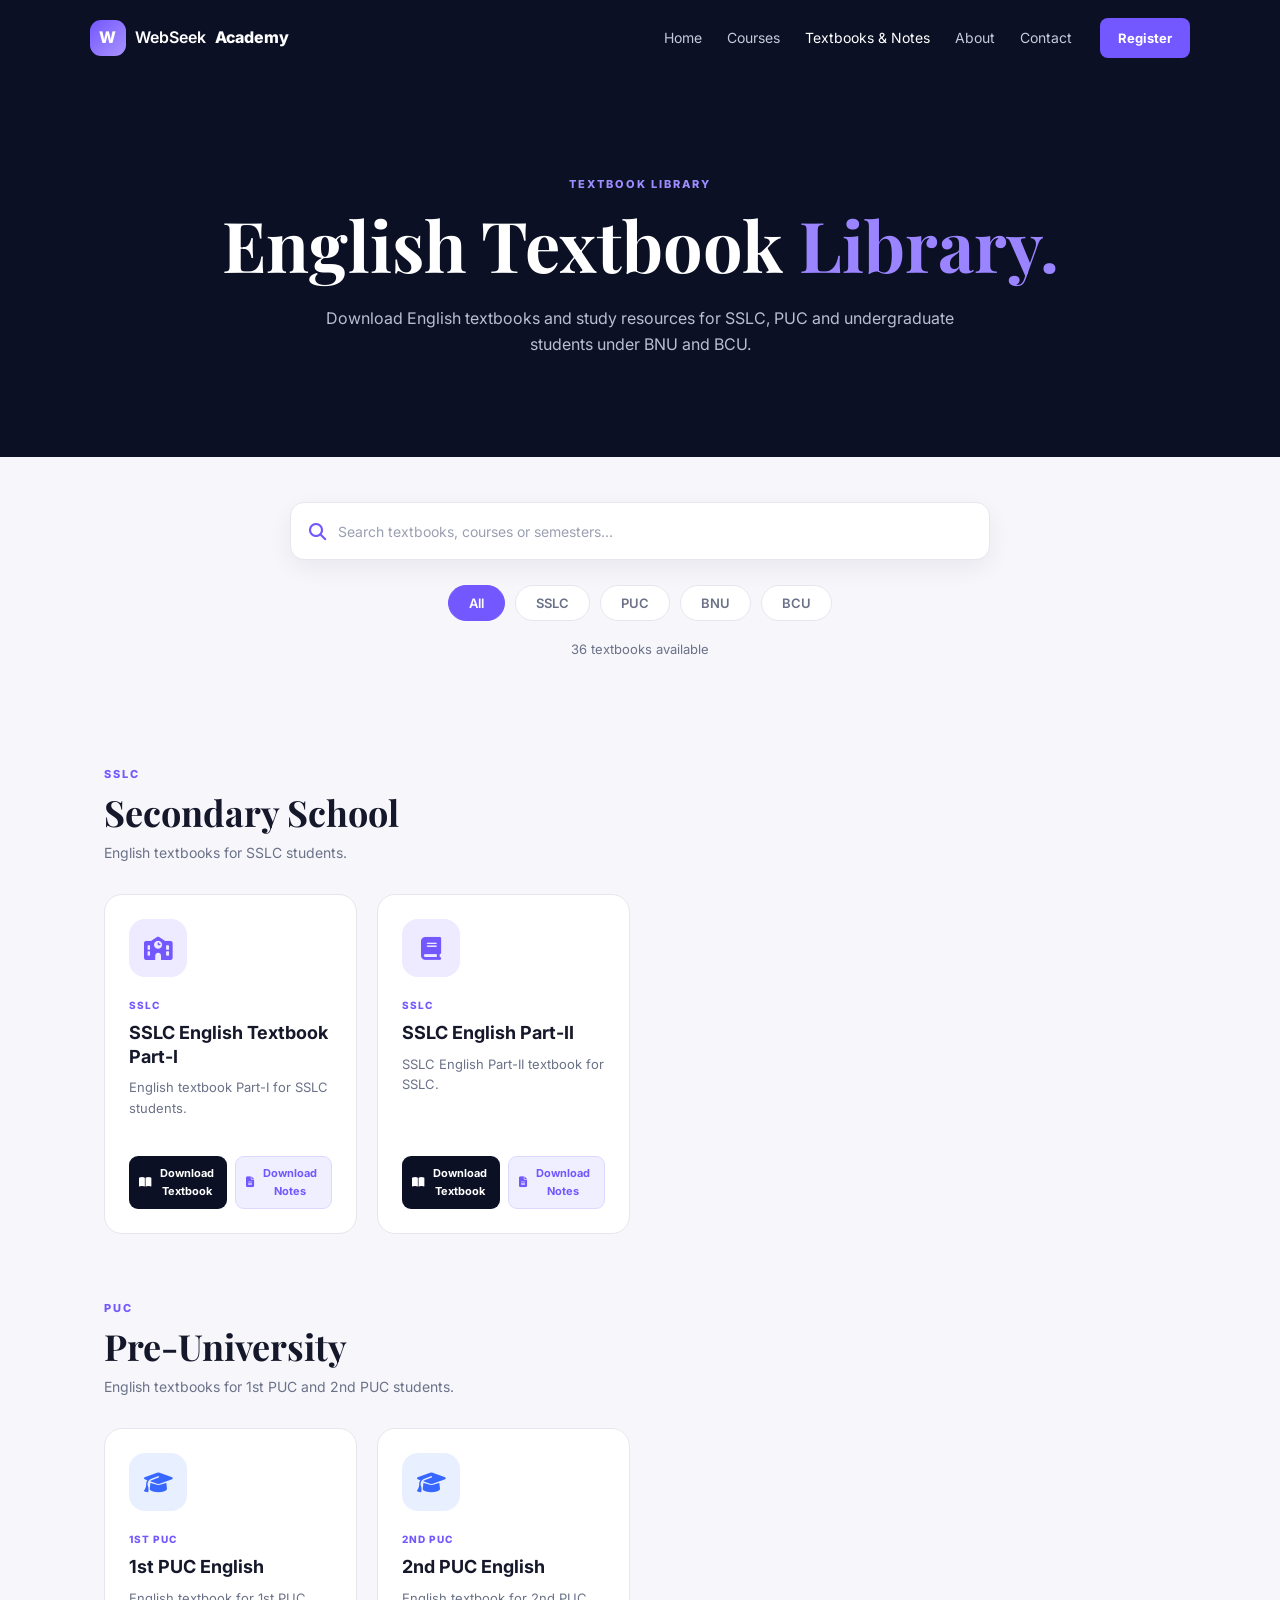
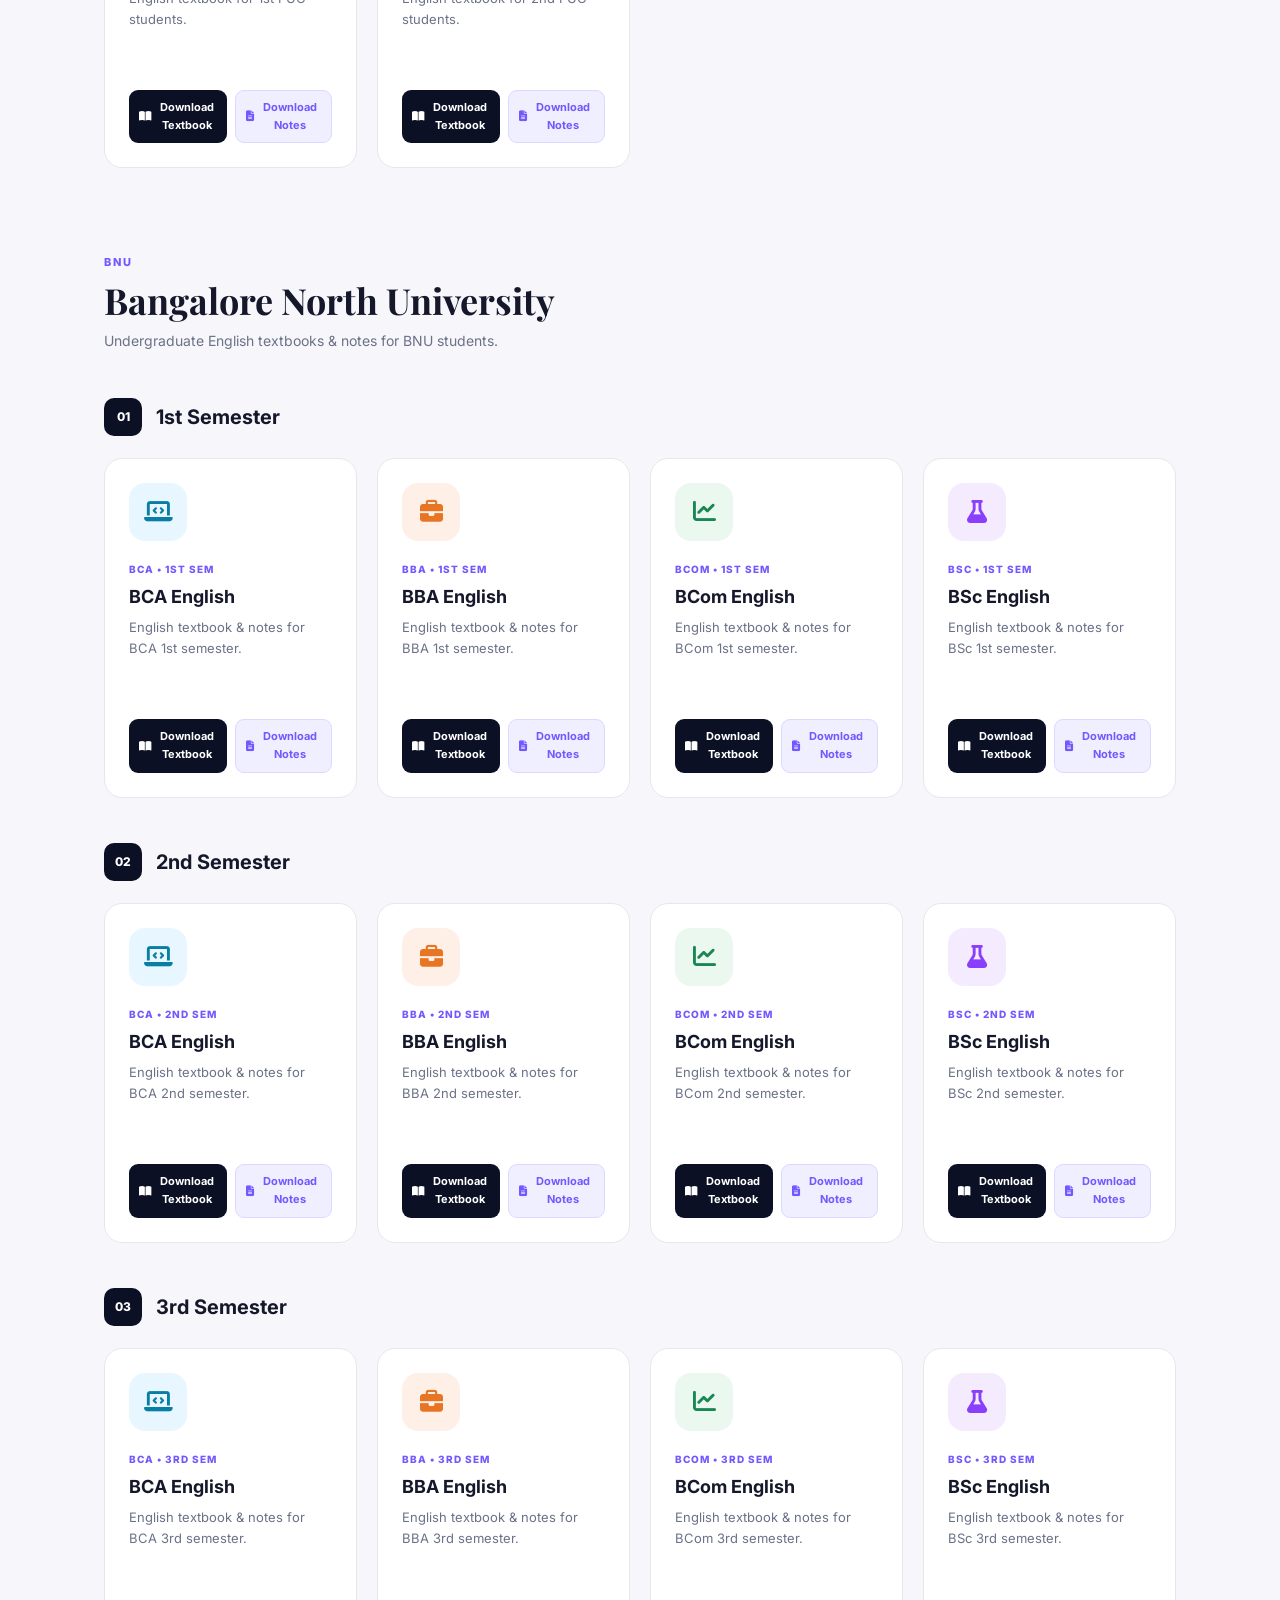
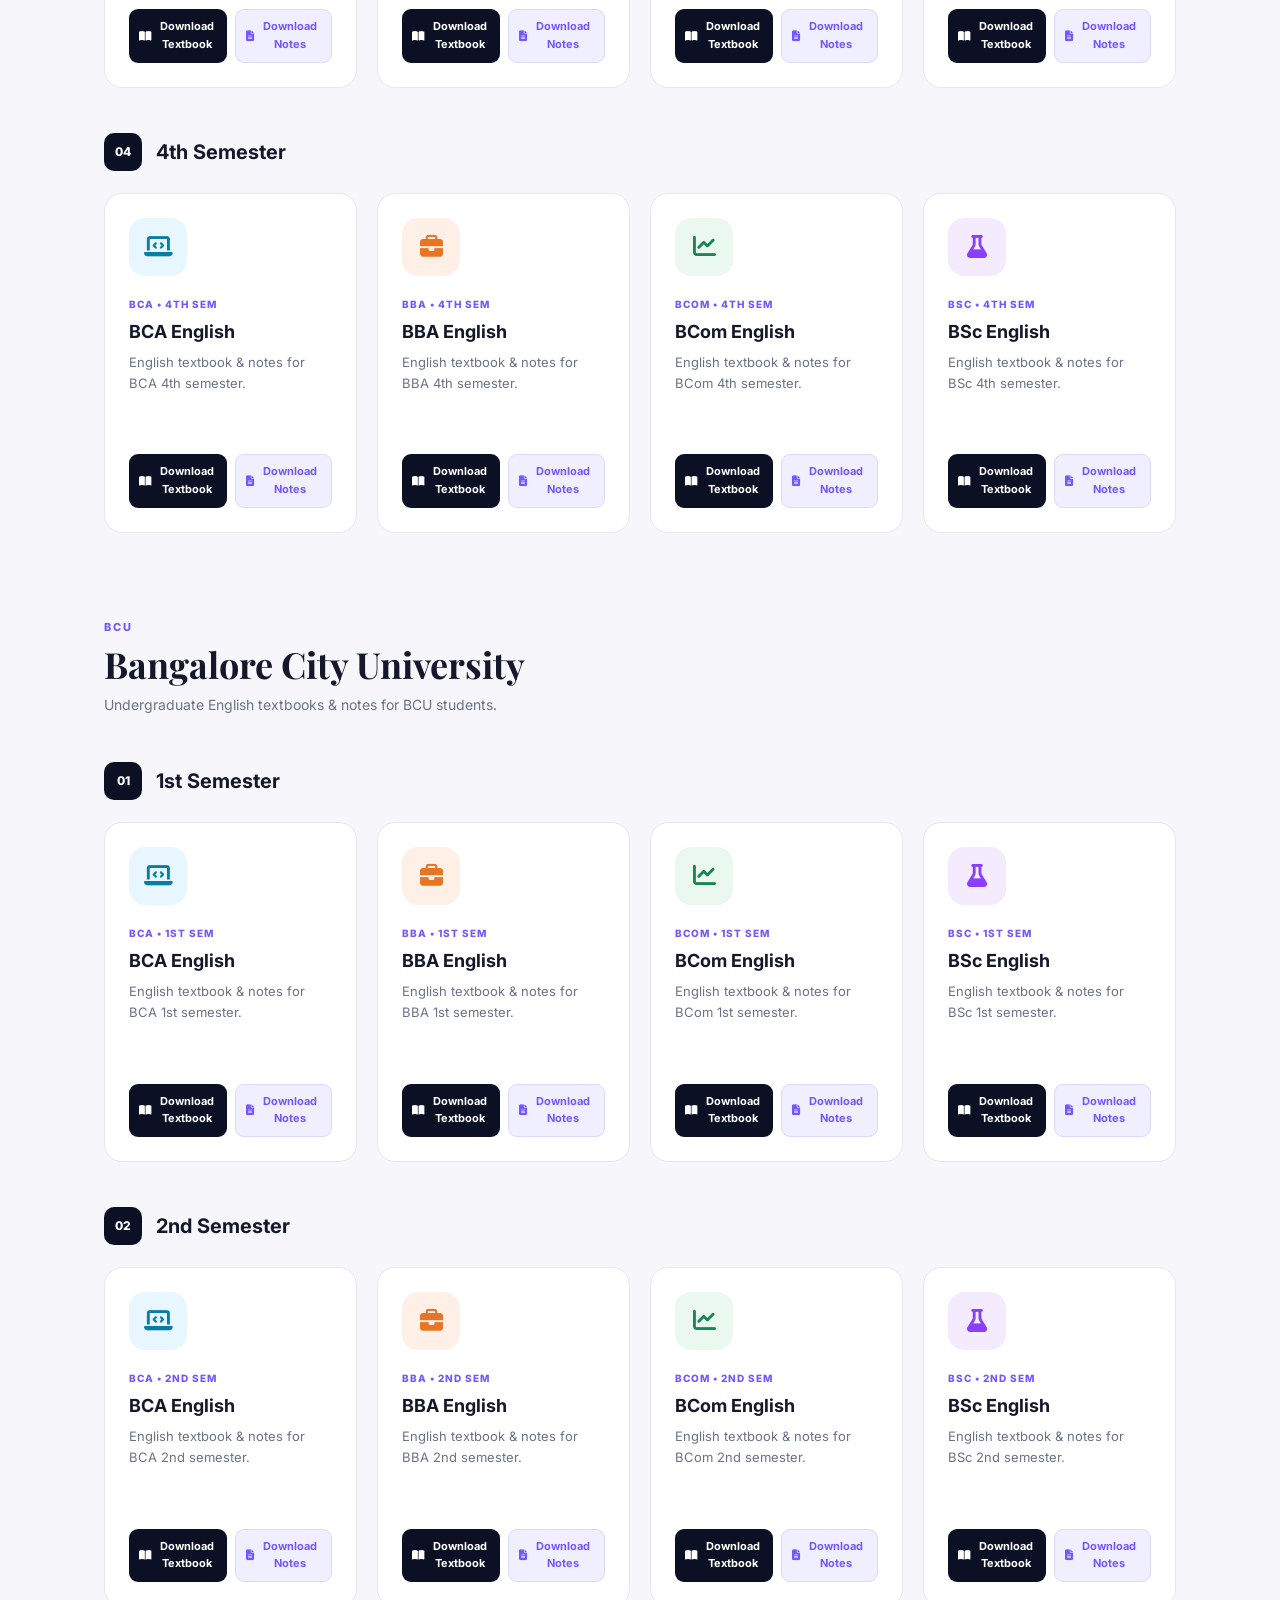
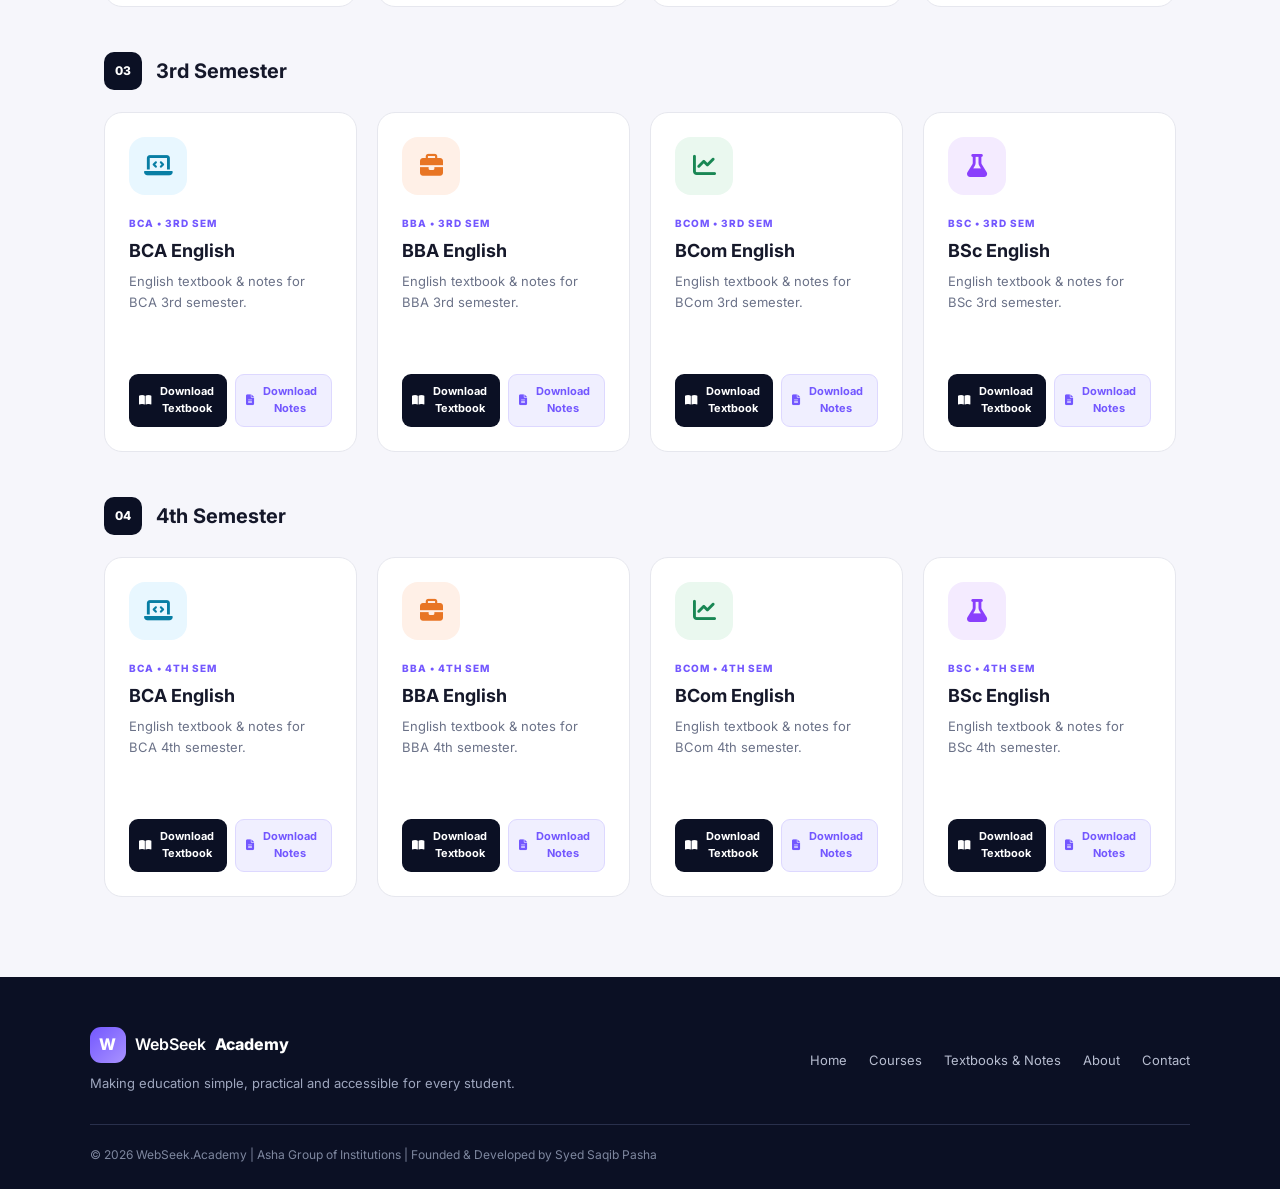
==== textbook.html @ 0ffb5d39 "added" ====
<!DOCTYPE html>
<html lang="en">
<head>
    <meta charset="UTF-8">
    <meta name="viewport" content="width=device-width, initial-scale=1.0">

    <title>Textbook Library | WebSeek Academy</title>

    <!-- Google Fonts -->
    <link rel="preconnect" href="https://fonts.googleapis.com">
    <link rel="preconnect" href="https://fonts.gstatic.com" crossorigin>

    <link href="https://fonts.googleapis.com/css2?family=Inter:wght@400;500;600;700;800&family=Playfair+Display:wght@600;700&display=swap" rel="stylesheet">

    <!-- Font Awesome -->
    <link rel="stylesheet"
          href="https://cdnjs.cloudflare.com/ajax/libs/font-awesome/6.5.2/css/all.min.css">

    <!-- Textbook CSS -->
    <link rel="stylesheet" href="textbooks.css">
</head>

<body>

<!-- ================= NAVBAR ================= -->

<header class="navbar">

    <a class="brand" href="index.html">
        <span class="logo-mark">W</span>
        WebSeek <b>Academy</b>
    </a>

    <nav id="nav">
        <a href="index.html">Home</a>
        <a href="course.html">Courses</a>
        <a href="textbooks.html" class="active">Textbooks & Notes</a>
        
        <a href="about.html">About</a>
        <a href="contact.html">Contact</a>
    </nav>

    <a class="btn nav-btn" href="https://forms.gle/DsPG3nHi7dz6tWBp7">
        Register
    </a>

    <button class="menu" id="menu" aria-label="Open menu">
        ☰
    </button>

</header>


<!-- ================= HERO ================= -->

<section class="page-hero">

    <p class="eyebrow">TEXTBOOK LIBRARY</p>

    <h1>
        English Textbook <span>Library.</span>
    </h1>

    <p>
        Download English textbooks and study resources for SSLC,
        PUC and undergraduate students under BNU and BCU.
    </p>

</section>


<!-- ================= SEARCH & FILTER ================= -->

<section class="library-tools" id="textbookLibrary">

    <div class="search-box">

        <i class="fa-solid fa-magnifying-glass"></i>

        <input
            type="text"
            id="textbookSearch"
            placeholder="Search textbooks, courses or semesters..."
            autocomplete="off"
        >

        <button id="clearSearch" type="button">
            <i class="fa-solid fa-xmark"></i>
        </button>

    </div>


    <div class="filters">

        <button class="filter-btn active" data-filter="all">
            All
        </button>

        <button class="filter-btn" data-filter="sslc">
            SSLC
        </button>

        <button class="filter-btn" data-filter="puc">
            PUC
        </button>

        <button class="filter-btn" data-filter="bnu">
            BNU
        </button>

        <button class="filter-btn" data-filter="bcu">
            BCU
        </button>

    </div>


    <p class="result-message" id="resultMessage">
        36 textbooks available
    </p>

</section>


<!-- ================= TEXTBOOK CONTENT ================= -->

<main class="library-container">


    <!-- ================= SSLC ================= -->

    <section class="textbook-section">

        <div class="section-heading">
            <span class="section-label">SSLC</span>

            <h2>
                Secondary School
            </h2>

            <p>
                English textbooks for SSLC students.
            </p>
        </div>


        <div class="card-grid">


            <!-- SSLC ENGLISH -->

            <article
                class="textbook-card"
                data-category="sslc"
                data-search="sslc english textbook english first language">

                <div class="card-icon school-icon">
                    <i class="fa-solid fa-school"></i>
                </div>

                <span class="card-tag">SSLC</span>

                <h3>
                    SSLC English Textbook Part-I
                </h3>

                <p>
                    English textbook Part-I for SSLC students.
                </p>

                <div class="card-buttons">

                    <a
                        class="download-btn textbook-btn"
                        href="./textBooks/SSLC/10th Eng FL Part - 1 2025-26.pdf"
                        download>

                        <i class="fa-solid fa-book-open"></i>
                        Download Textbook

                    </a>

                    <a
                        class="download-btn notes-btn"
                        href="./textBooks/SSLC/SSLC PART-1 Complete Notes.pdf"
                        download>

                        <i class="fa-solid fa-file-lines"></i>
                        Download Notes

                    </a>

                </div>

            </article>


            <!-- SUPPLEMENTARY -->

            <article
                class="textbook-card"
                data-category="sslc"
                data-search="sslc supplementary english textbook">

                <div class="card-icon school-icon">
                    <i class="fa-solid fa-book"></i>
                </div>

                <span class="card-tag">SSLC</span>

                <h3>
                    SSLC English Part-II
                </h3>

                <p>
                    SSLC English Part-II textbook for SSLC.
                </p>

                <div class="card-buttons">

                    <a
                        class="download-btn textbook-btn"
                        href="textbooks/sslc/supplementary-english.pdf"
                        download>

                        <i class="fa-solid fa-book-open"></i>
                        Download Textbook

                    </a>

                    <a
                        class="download-btn notes-btn"
                        href="notes/sslc/supplementary-english-notes.pdf"
                        download>

                        <i class="fa-solid fa-file-lines"></i>
                        Download Notes

                    </a>

                </div>

            </article>

        </div>

    </section>



    <!-- ================= PUC ================= -->

    <section class="textbook-section">

        <div class="section-heading">

            <span class="section-label">PUC</span>

            <h2>
                Pre-University
            </h2>

            <p>
                English textbooks for 1st PUC and 2nd PUC students.
            </p>

        </div>


        <div class="card-grid">


            <!-- 1ST PUC -->

            <article
                class="textbook-card"
                data-category="puc"
                data-search="puc 1st puc first puc english textbook">

                <div class="card-icon puc-icon">
                    <i class="fa-solid fa-graduation-cap"></i>
                </div>

                <span class="card-tag">1st PUC</span>

                <h3>
                    1st PUC English
                </h3>

                <p>
                    English textbook for 1st PUC students.
                </p>

                <div class="card-buttons">

                    <a
                        class="download-btn textbook-btn"
                        href="./textBooks/PUC/1st PUC/03 1st English.pdf"
                        download>

                        <i class="fa-solid fa-book-open"></i>
                        Download Textbook

                    </a>

                    <a
                        class="download-btn notes-btn"
                        href="./textBooks/PUC/1st PUC/1st puc complete notes.pdf"
                        download>

                        <i class="fa-solid fa-file-lines"></i>
                        Download Notes

                    </a>

                </div>

            </article>


            <!-- 2ND PUC -->

            <article
                class="textbook-card"
                data-category="puc"
                data-search="puc 2nd puc second puc english textbook">

                <div class="card-icon puc-icon">
                    <i class="fa-solid fa-graduation-cap"></i>
                </div>

                <span class="card-tag">2nd PUC</span>

                <h3>
                    2nd PUC English
                </h3>

                <p>
                    English textbook for 2nd PUC students.
                </p>

                <div class="card-buttons">

                    <a
                        class="download-btn textbook-btn"
                        href="./textBooks/PUC/2nd PUC/58 2nd PUC English TB.pdf"
                        download>

                        <i class="fa-solid fa-book-open"></i>
                        Download Textbook

                    </a>

                    <a
                        class="download-btn notes-btn"
                        href="./textBooks/PUC/2nd PUC/2nd puc complete notes.pdf"
                        download>

                        <i class="fa-solid fa-file-lines"></i>
                        Download Notes

                    </a>

                </div>

            </article>

        </div>

    </section>



    <!-- ===================================================== -->
    <!-- ================= BNU =============================== -->
    <!-- ===================================================== -->

    <section class="textbook-section university-section">

        <div class="section-heading">

            <span class="section-label">BNU</span>

            <h2>
                Bangalore North University
            </h2>

            <p>
                Undergraduate English textbooks & notes for BNU students.
            </p>

        </div>


        <div class="university-block" data-university="bnu">


            <!-- ================= 1ST SEM ================= -->

            <div class="semester-group">

                <div class="semester-title">
                    <span>01</span>
                    <h3>1st Semester</h3>
                </div>


                <div class="card-grid">


                    <!-- BCA -->

                    <article
                        class="textbook-card"
                        data-category="bnu"
                        data-search="bnu 1st semester bca bachelor computer applications computer science">

                        <div class="card-icon bca-icon">
                            <i class="fa-solid fa-laptop-code"></i>
                        </div>

                        <span class="card-tag">BCA • 1st Sem</span>

                        <h3>BCA English</h3>

                        <p>
                            English textbook & notes for BCA 1st semester.
                        </p>

                        <div class="card-buttons">

                            <a
                                class="download-btn textbook-btn"
                                href="textbooks/ug/bnu/1st-sem/bca-english.pdf"
                                download>

                                <i class="fa-solid fa-book-open"></i>
                                Download Textbook

                            </a>

                            <a
                                class="download-btn notes-btn"
                                href="./textBooks/DEGREE/BNU/BCA/BCA BNU 1st semester complete notes.pdf"
                                download>

                                <i class="fa-solid fa-file-lines"></i>
                                Download Notes

                            </a>

                        </div>

                    </article>


                    <!-- BBA -->

                    <article
                        class="textbook-card"
                        data-category="bnu"
                        data-search="bnu 1st semester bba bachelor business administration">

                        <div class="card-icon bba-icon">
                            <i class="fa-solid fa-briefcase"></i>
                        </div>

                        <span class="card-tag">BBA • 1st Sem</span>

                        <h3>BBA English</h3>

                        <p>
                            English textbook & notes for BBA 1st semester.
                        </p>

                        <div class="card-buttons">

                            <a
                                class="download-btn textbook-btn"
                                href="textbooks/ug/bnu/1st-sem/bba-english.pdf"
                                download>

                                <i class="fa-solid fa-book-open"></i>
                                Download Textbook

                            </a>

                            <a
                                class="download-btn notes-btn"
                                href="./textBooks/DEGREE/BNU/BBA/BBA BNU 1st semester complete notes.pdf"
                                download>

                                <i class="fa-solid fa-file-lines"></i>
                                Download Notes

                            </a>

                        </div>

                    </article>


                    <!-- BCOM -->

                    <article
                        class="textbook-card"
                        data-category="bnu"
                        data-search="bnu 1st semester bcom b com bachelor commerce commerce">

                        <div class="card-icon bcom-icon">
                            <i class="fa-solid fa-chart-line"></i>
                        </div>

                        <span class="card-tag">BCom • 1st Sem</span>

                        <h3>BCom English</h3>

                        <p>
                            English textbook & notes for BCom 1st semester.
                        </p>

                        <div class="card-buttons">

                            <a
                                class="download-btn textbook-btn"
                                href="textbooks/ug/bnu/1st-sem/bcom-english.pdf"
                                download>

                                <i class="fa-solid fa-book-open"></i>
                                Download Textbook

                            </a>

                            <a
                                class="download-btn notes-btn"
                                href="./textBooks/DEGREE/BNU/BCom/BCom BNU 1st semester complete notes.pdf"
                                download>

                                <i class="fa-solid fa-file-lines"></i>
                                Download Notes

                            </a>

                        </div>

                    </article>


                    <!-- BSC -->

                    <article
                        class="textbook-card"
                        data-category="bnu"
                        data-search="bnu 1st semester bsc bachelor science science">

                        <div class="card-icon bsc-icon">
                            <i class="fa-solid fa-flask"></i>
                        </div>

                        <span class="card-tag">BSc • 1st Sem</span>

                        <h3>BSc English</h3>

                        <p>
                            English textbook & notes for BSc 1st semester.
                        </p>

                        <div class="card-buttons">

                            <a
                                class="download-btn textbook-btn"
                                href="textbooks/ug/bnu/1st-sem/bsc-english.pdf"
                                download>

                                <i class="fa-solid fa-book-open"></i>
                                Download Textbook

                            </a>

                            <a
                                class="download-btn notes-btn"
                                href="./textBooks/DEGREE/BNU/BSc/BSc BNU 1st semester complete notes.pdf"
                                download>

                                <i class="fa-solid fa-file-lines"></i>
                                Download Notes

                            </a>

                        </div>

                    </article>

                </div>

            </div>



            <!-- ================= 2ND SEM ================= -->

            <div class="semester-group">

                <div class="semester-title">
                    <span>02</span>
                    <h3>2nd Semester</h3>
                </div>


                <div class="card-grid">

                    <article class="textbook-card" data-category="bnu"
                        data-search="bnu 2nd semester bca computer applications">

                        <div class="card-icon bca-icon">
                            <i class="fa-solid fa-laptop-code"></i>
                        </div>

                        <span class="card-tag">BCA • 2nd Sem</span>
                        <h3>BCA English</h3>
                        <p>English textbook & notes for BCA 2nd semester.</p>

                        <div class="card-buttons">
                            <a class="download-btn textbook-btn"
                               href="textbooks/ug/bnu/2nd-sem/bca-english.pdf"
                               download>
                                <i class="fa-solid fa-book-open"></i>
                                Download Textbook
                            </a>

                            <a class="download-btn notes-btn"
                               href="notes/ug/bnu/2nd-sem/bca-english-notes.pdf"
                               download>
                                <i class="fa-solid fa-file-lines"></i>
                                Download Notes
                            </a>
                        </div>
                    </article>


                    <article class="textbook-card" data-category="bnu"
                        data-search="bnu 2nd semester bba business administration">

                        <div class="card-icon bba-icon">
                            <i class="fa-solid fa-briefcase"></i>
                        </div>

                        <span class="card-tag">BBA • 2nd Sem</span>
                        <h3>BBA English</h3>
                        <p>English textbook & notes for BBA 2nd semester.</p>

                        <div class="card-buttons">
                            <a class="download-btn textbook-btn"
                               href="textbooks/ug/bnu/2nd-sem/bba-english.pdf"
                               download>
                                <i class="fa-solid fa-book-open"></i>
                                Download Textbook
                            </a>

                            <a class="download-btn notes-btn"
                               href="notes/ug/bnu/2nd-sem/bba-english-notes.pdf"
                               download>
                                <i class="fa-solid fa-file-lines"></i>
                                Download Notes
                            </a>
                        </div>
                    </article>


                    <article class="textbook-card" data-category="bnu"
                        data-search="bnu 2nd semester bcom commerce">

                        <div class="card-icon bcom-icon">
                            <i class="fa-solid fa-chart-line"></i>
                        </div>

                        <span class="card-tag">BCom • 2nd Sem</span>
                        <h3>BCom English</h3>
                        <p>English textbook & notes for BCom 2nd semester.</p>

                        <div class="card-buttons">
                            <a class="download-btn textbook-btn"
                               href="textbooks/ug/bnu/2nd-sem/bcom-english.pdf"
                               download>
                                <i class="fa-solid fa-book-open"></i>
                                Download Textbook
                            </a>

                            <a class="download-btn notes-btn"
                               href="notes/ug/bnu/2nd-sem/bcom-english-notes.pdf"
                               download>
                                <i class="fa-solid fa-file-lines"></i>
                                Download Notes
                            </a>
                        </div>
                    </article>


                    <article class="textbook-card" data-category="bnu"
                        data-search="bnu 2nd semester bsc science">

                        <div class="card-icon bsc-icon">
                            <i class="fa-solid fa-flask"></i>
                        </div>

                        <span class="card-tag">BSc • 2nd Sem</span>
                        <h3>BSc English</h3>
                        <p>English textbook & notes for BSc 2nd semester.</p>

                        <div class="card-buttons">
                            <a class="download-btn textbook-btn"
                               href="textbooks/ug/bnu/2nd-sem/bsc-english.pdf"
                               download>
                                <i class="fa-solid fa-book-open"></i>
                                Download Textbook
                            </a>

                            <a class="download-btn notes-btn"
                               href="notes/ug/bnu/2nd-sem/bsc-english-notes.pdf"
                               download>
                                <i class="fa-solid fa-file-lines"></i>
                                Download Notes
                            </a>
                        </div>
                    </article>

                </div>

            </div>



            <!-- ================= 3RD SEM ================= -->

            <div class="semester-group">

                <div class="semester-title">
                    <span>03</span>
                    <h3>3rd Semester</h3>
                </div>

                <div class="card-grid">

                    <article class="textbook-card" data-category="bnu"
                        data-search="bnu 3rd semester bca computer applications">

                        <div class="card-icon bca-icon">
                            <i class="fa-solid fa-laptop-code"></i>
                        </div>

                        <span class="card-tag">BCA • 3rd Sem</span>
                        <h3>BCA English</h3>
                        <p>English textbook & notes for BCA 3rd semester.</p>

                        <div class="card-buttons">
                            <a class="download-btn textbook-btn"
                               href="textbooks/ug/bnu/3rd-sem/bca-english.pdf"
                               download>
                                <i class="fa-solid fa-book-open"></i>
                                Download Textbook
                            </a>

                            <a class="download-btn notes-btn"
                               href="notes/ug/bnu/3rd-sem/bca-english-notes.pdf"
                               download>
                                <i class="fa-solid fa-file-lines"></i>
                                Download Notes
                            </a>
                        </div>
                    </article>


                    <article class="textbook-card" data-category="bnu"
                        data-search="bnu 3rd semester bba business">

                        <div class="card-icon bba-icon">
                            <i class="fa-solid fa-briefcase"></i>
                        </div>

                        <span class="card-tag">BBA • 3rd Sem</span>
                        <h3>BBA English</h3>
                        <p>English textbook & notes for BBA 3rd semester.</p>

                        <div class="card-buttons">
                            <a class="download-btn textbook-btn"
                               href="textbooks/ug/bnu/3rd-sem/bba-english.pdf"
                               download>
                                <i class="fa-solid fa-book-open"></i>
                                Download Textbook
                            </a>

                            <a class="download-btn notes-btn"
                               href="notes/ug/bnu/3rd-sem/bba-english-notes.pdf"
                               download>
                                <i class="fa-solid fa-file-lines"></i>
                                Download Notes
                            </a>
                        </div>
                    </article>


                    <article class="textbook-card" data-category="bnu"
                        data-search="bnu 3rd semester bcom commerce">

                        <div class="card-icon bcom-icon">
                            <i class="fa-solid fa-chart-line"></i>
                        </div>

                        <span class="card-tag">BCom • 3rd Sem</span>
                        <h3>BCom English</h3>
                        <p>English textbook & notes for BCom 3rd semester.</p>

                        <div class="card-buttons">
                            <a class="download-btn textbook-btn"
                               href="textbooks/ug/bnu/3rd-sem/bcom-english.pdf"
                               download>
                                <i class="fa-solid fa-book-open"></i>
                                Download Textbook
                            </a>

                            <a class="download-btn notes-btn"
                               href="notes/ug/bnu/3rd-sem/bcom-english-notes.pdf"
                               download>
                                <i class="fa-solid fa-file-lines"></i>
                                Download Notes
                            </a>
                        </div>
                    </article>


                    <article class="textbook-card" data-category="bnu"
                        data-search="bnu 3rd semester bsc science">

                        <div class="card-icon bsc-icon">
                            <i class="fa-solid fa-flask"></i>
                        </div>

                        <span class="card-tag">BSc • 3rd Sem</span>
                        <h3>BSc English</h3>
                        <p>English textbook & notes for BSc 3rd semester.</p>

                        <div class="card-buttons">
                            <a class="download-btn textbook-btn"
                               href="textbooks/ug/bnu/3rd-sem/bsc-english.pdf"
                               download>
                                <i class="fa-solid fa-book-open"></i>
                                Download Textbook
                            </a>

                            <a class="download-btn notes-btn"
                               href="notes/ug/bnu/3rd-sem/bsc-english-notes.pdf"
                               download>
                                <i class="fa-solid fa-file-lines"></i>
                                Download Notes
                            </a>
                        </div>
                    </article>

                </div>

            </div>



            <!-- ================= 4TH SEM ================= -->

            <div class="semester-group">

                <div class="semester-title">
                    <span>04</span>
                    <h3>4th Semester</h3>
                </div>

                <div class="card-grid">

                    <article class="textbook-card" data-category="bnu"
                        data-search="bnu 4th semester bca computer applications">

                        <div class="card-icon bca-icon">
                            <i class="fa-solid fa-laptop-code"></i>
                        </div>

                        <span class="card-tag">BCA • 4th Sem</span>
                        <h3>BCA English</h3>
                        <p>English textbook & notes for BCA 4th semester.</p>

                        <div class="card-buttons">
                            <a class="download-btn textbook-btn"
                               href="textbooks/ug/bnu/4th-sem/bca-english.pdf"
                               download>
                                <i class="fa-solid fa-book-open"></i>
                                Download Textbook
                            </a>

                            <a class="download-btn notes-btn"
                               href="notes/ug/bnu/4th-sem/bca-english-notes.pdf"
                               download>
                                <i class="fa-solid fa-file-lines"></i>
                                Download Notes
                            </a>
                        </div>
                    </article>


                    <article class="textbook-card" data-category="bnu"
                        data-search="bnu 4th semester bba business">

                        <div class="card-icon bba-icon">
                            <i class="fa-solid fa-briefcase"></i>
                        </div>

                        <span class="card-tag">BBA • 4th Sem</span>
                        <h3>BBA English</h3>
                        <p>English textbook & notes for BBA 4th semester.</p>

                        <div class="card-buttons">
                            <a class="download-btn textbook-btn"
                               href="textbooks/ug/bnu/4th-sem/bba-english.pdf"
                               download>
                                <i class="fa-solid fa-book-open"></i>
                                Download Textbook
                            </a>

                            <a class="download-btn notes-btn"
                               href="notes/ug/bnu/4th-sem/bba-english-notes.pdf"
                               download>
                                <i class="fa-solid fa-file-lines"></i>
                                Download Notes
                            </a>
                        </div>
                    </article>


                    <article class="textbook-card" data-category="bnu"
                        data-search="bnu 4th semester bcom commerce">

                        <div class="card-icon bcom-icon">
                            <i class="fa-solid fa-chart-line"></i>
                        </div>

                        <span class="card-tag">BCom • 4th Sem</span>
                        <h3>BCom English</h3>
                        <p>English textbook & notes for BCom 4th semester.</p>

                        <div class="card-buttons">
                            <a class="download-btn textbook-btn"
                               href="textbooks/ug/bnu/4th-sem/bcom-english.pdf"
                               download>
                                <i class="fa-solid fa-book-open"></i>
                                Download Textbook
                            </a>

                            <a class="download-btn notes-btn"
                               href="notes/ug/bnu/4th-sem/bcom-english-notes.pdf"
                               download>
                                <i class="fa-solid fa-file-lines"></i>
                                Download Notes
                            </a>
                        </div>
                    </article>


                    <article class="textbook-card" data-category="bnu"
                        data-search="bnu 4th semester bsc science">

                        <div class="card-icon bsc-icon">
                            <i class="fa-solid fa-flask"></i>
                        </div>

                        <span class="card-tag">BSc • 4th Sem</span>
                        <h3>BSc English</h3>
                        <p>English textbook & notes for BSc 4th semester.</p>

                        <div class="card-buttons">
                            <a class="download-btn textbook-btn"
                               href="textbooks/ug/bnu/4th-sem/bsc-english.pdf"
                               download>
                                <i class="fa-solid fa-book-open"></i>
                                Download Textbook
                            </a>

                            <a class="download-btn notes-btn"
                               href="notes/ug/bnu/4th-sem/bsc-english-notes.pdf"
                               download>
                                <i class="fa-solid fa-file-lines"></i>
                                Download Notes
                            </a>
                        </div>
                    </article>

                </div>

            </div>

        </div>

    </section>



    <!-- ===================================================== -->
    <!-- ================= BCU =============================== -->
    <!-- ===================================================== -->

    <section class="textbook-section university-section">

        <div class="section-heading">

            <span class="section-label">BCU</span>

            <h2>
                Bangalore City University
            </h2>

            <p>
                Undergraduate English textbooks & notes for BCU students.
            </p>

        </div>


        <div class="university-block" data-university="bcu">


            <!-- ================= 1ST SEM ================= -->

            <div class="semester-group">

                <div class="semester-title">
                    <span>01</span>
                    <h3>1st Semester</h3>
                </div>

                <div class="card-grid">

                    <article class="textbook-card" data-category="bcu"
                        data-search="bcu 1st semester bca computer applications">

                        <div class="card-icon bca-icon">
                            <i class="fa-solid fa-laptop-code"></i>
                        </div>

                        <span class="card-tag">BCA • 1st Sem</span>
                        <h3>BCA English</h3>
                        <p>English textbook & notes for BCA 1st semester.</p>

                        <div class="card-buttons">
                            <a class="download-btn textbook-btn"
                               href="./textBooks/DEGREE/BCU/BCA/ALCHEMY-I-I-B.C.A.-SEP-Textbook-2024-Final-Copy-BCU.pdf"
                               download>
                                <i class="fa-solid fa-book-open"></i>
                                Download Textbook
                            </a>

                            <a class="download-btn notes-btn"
                               href="./textBooks/DEGREE/BCU/BCA/BCA BCU 1st semester complete notes.pdf"
                               download>
                                <i class="fa-solid fa-file-lines"></i>
                                Download Notes
                            </a>
                        </div>
                    </article>


                    <article class="textbook-card" data-category="bcu"
                        data-search="bcu 1st semester bba business">

                        <div class="card-icon bba-icon">
                            <i class="fa-solid fa-briefcase"></i>
                        </div>

                        <span class="card-tag">BBA • 1st Sem</span>
                        <h3>BBA English</h3>
                        <p>English textbook & notes for BBA 1st semester.</p>

                        <div class="card-buttons">
                            <a class="download-btn textbook-btn"
                               href="./textBooks/DEGREE/BCU/BBA/BBA Text Book - Edify I.pdf"
                               download>
                                <i class="fa-solid fa-book-open"></i>
                                Download Textbook
                            </a>

                            <a class="download-btn notes-btn"
                               href="./textBooks/DEGREE/BCU/BBA/BBA BCU 1st semester complete notes .pdf"
                               download>
                                <i class="fa-solid fa-file-lines"></i>
                                Download Notes
                            </a>
                        </div>
                    </article>


                    <article class="textbook-card" data-category="bcu"
                        data-search="bcu 1st semester bcom commerce">

                        <div class="card-icon bcom-icon">
                            <i class="fa-solid fa-chart-line"></i>
                        </div>

                        <span class="card-tag">BCom • 1st Sem</span>
                        <h3>BCom English</h3>
                        <p>English textbook & notes for BCom 1st semester.</p>

                        <div class="card-buttons">
                            <a class="download-btn textbook-btn"
                               href="textbooks/ug/bcu/1st-sem/bcom-english.pdf"
                               download>
                                <i class="fa-solid fa-book-open"></i>
                                Download Textbook
                            </a>

                            <a class="download-btn notes-btn"
                               href="notes/ug/bcu/1st-sem/bcom-english-notes.pdf"
                               download>
                                <i class="fa-solid fa-file-lines"></i>
                                Download Notes
                            </a>
                        </div>
                    </article>


                    <article class="textbook-card" data-category="bcu"
                        data-search="bcu 1st semester bsc science">

                        <div class="card-icon bsc-icon">
                            <i class="fa-solid fa-flask"></i>
                        </div>

                        <span class="card-tag">BSc • 1st Sem</span>
                        <h3>BSc English</h3>
                        <p>English textbook & notes for BSc 1st semester.</p>

                        <div class="card-buttons">
                            <a class="download-btn textbook-btn"
                               href="textbooks/ug/bcu/1st-sem/bsc-english.pdf"
                               download>
                                <i class="fa-solid fa-book-open"></i>
                                Download Textbook
                            </a>

                            <a class="download-btn notes-btn"
                               href="notes/ug/bcu/1st-sem/bsc-english-notes.pdf"
                               download>
                                <i class="fa-solid fa-file-lines"></i>
                                Download Notes
                            </a>
                        </div>
                    </article>

                </div>

            </div>



            <!-- ================= 2ND SEM ================= -->

            <div class="semester-group">

                <div class="semester-title">
                    <span>02</span>
                    <h3>2nd Semester</h3>
                </div>

                <div class="card-grid">

                    <article class="textbook-card" data-category="bcu"
                        data-search="bcu 2nd semester bca computer">

                        <div class="card-icon bca-icon">
                            <i class="fa-solid fa-laptop-code"></i>
                        </div>

                        <span class="card-tag">BCA • 2nd Sem</span>
                        <h3>BCA English</h3>
                        <p>English textbook & notes for BCA 2nd semester.</p>

                        <div class="card-buttons">
                            <a class="download-btn textbook-btn"
                               href="textbooks/ug/bcu/2nd-sem/bca-english.pdf"
                               download>
                                <i class="fa-solid fa-book-open"></i>
                                Download Textbook
                            </a>

                            <a class="download-btn notes-btn"
                               href="notes/ug/bcu/2nd-sem/bca-english-notes.pdf"
                               download>
                                <i class="fa-solid fa-file-lines"></i>
                                Download Notes
                            </a>
                        </div>
                    </article>


                    <article class="textbook-card" data-category="bcu"
                        data-search="bcu 2nd semester bba business">

                        <div class="card-icon bba-icon">
                            <i class="fa-solid fa-briefcase"></i>
                        </div>

                        <span class="card-tag">BBA • 2nd Sem</span>
                        <h3>BBA English</h3>
                        <p>English textbook & notes for BBA 2nd semester.</p>

                        <div class="card-buttons">
                            <a class="download-btn textbook-btn"
                               href="./textBooks/DEGREE/BCU/BCA/ALCHEMY - II BCA - 15-02-25 (3).pdf"
                               download>
                                <i class="fa-solid fa-book-open"></i>
                                Download Textbook
                            </a>

                            <a class="download-btn notes-btn"
                               href="notes/ug/bcu/2nd-sem/bba-english-notes.pdf"
                               download>
                                <i class="fa-solid fa-file-lines"></i>
                                Download Notes
                            </a>
                        </div>
                    </article>


                    <article class="textbook-card" data-category="bcu"
                        data-search="bcu 2nd semester bcom commerce">

                        <div class="card-icon bcom-icon">
                            <i class="fa-solid fa-chart-line"></i>
                        </div>

                        <span class="card-tag">BCom • 2nd Sem</span>
                        <h3>BCom English</h3>
                        <p>English textbook & notes for BCom 2nd semester.</p>

                        <div class="card-buttons">
                            <a class="download-btn textbook-btn"
                               href="textbooks/ug/bcu/2nd-sem/bcom-english.pdf"
                               download>
                                <i class="fa-solid fa-book-open"></i>
                                Download Textbook
                            </a>

                            <a class="download-btn notes-btn"
                               href="notes/ug/bcu/2nd-sem/bcom-english-notes.pdf"
                               download>
                                <i class="fa-solid fa-file-lines"></i>
                                Download Notes
                            </a>
                        </div>
                    </article>


                    <article class="textbook-card" data-category="bcu"
                        data-search="bcu 2nd semester bsc science">

                        <div class="card-icon bsc-icon">
                            <i class="fa-solid fa-flask"></i>
                        </div>

                        <span class="card-tag">BSc • 2nd Sem</span>
                        <h3>BSc English</h3>
                        <p>English textbook & notes for BSc 2nd semester.</p>

                        <div class="card-buttons">
                            <a class="download-btn textbook-btn"
                               href="textbooks/ug/bcu/2nd-sem/bsc-english.pdf"
                               download>
                                <i class="fa-solid fa-book-open"></i>
                                Download Textbook
                            </a>

                            <a class="download-btn notes-btn"
                               href="notes/ug/bcu/2nd-sem/bsc-english-notes.pdf"
                               download>
                                <i class="fa-solid fa-file-lines"></i>
                                Download Notes
                            </a>
                        </div>
                    </article>

                </div>

            </div>



            <!-- ================= 3RD SEM ================= -->

            <div class="semester-group">

                <div class="semester-title">
                    <span>03</span>
                    <h3>3rd Semester</h3>
                </div>

                <div class="card-grid">

                    <article class="textbook-card" data-category="bcu"
                        data-search="bcu 3rd semester bca computer">

                        <div class="card-icon bca-icon">
                            <i class="fa-solid fa-laptop-code"></i>
                        </div>

                        <span class="card-tag">BCA • 3rd Sem</span>
                        <h3>BCA English</h3>
                        <p>English textbook & notes for BCA 3rd semester.</p>

                        <div class="card-buttons">
                            <a class="download-btn textbook-btn"
                               href="./textBooks/DEGREE/BCU/BCA/ALCHEMY-III BCA SEP (1).pdf"
                               download>
                                <i class="fa-solid fa-book-open"></i>
                                Download Textbook
                            </a>

                            <a class="download-btn notes-btn"
                               href="notes/ug/bcu/3rd-sem/bca-english-notes.pdf"
                               download>
                                <i class="fa-solid fa-file-lines"></i>
                                Download Notes
                            </a>
                        </div>
                    </article>


                    <article class="textbook-card" data-category="bcu"
                        data-search="bcu 3rd semester bba business">

                        <div class="card-icon bba-icon">
                            <i class="fa-solid fa-briefcase"></i>
                        </div>

                        <span class="card-tag">BBA • 3rd Sem</span>
                        <h3>BBA English</h3>
                        <p>English textbook & notes for BBA 3rd semester.</p>

                        <div class="card-buttons">
                            <a class="download-btn textbook-btn"
                               href="./textBooks/DEGREE/BCU/BBA/III BBA Edify.pdf"
                               download>
                                <i class="fa-solid fa-book-open"></i>
                                Download Textbook
                            </a>

                            <a class="download-btn notes-btn"
                               href="notes/ug/bcu/3rd-sem/bba-english-notes.pdf"
                               download>
                                <i class="fa-solid fa-file-lines"></i>
                                Download Notes
                            </a>
                        </div>
                    </article>


                    <article class="textbook-card" data-category="bcu"
                        data-search="bcu 3rd semester bcom commerce">

                        <div class="card-icon bcom-icon">
                            <i class="fa-solid fa-chart-line"></i>
                        </div>

                        <span class="card-tag">BCom • 3rd Sem</span>
                        <h3>BCom English</h3>
                        <p>English textbook & notes for BCom 3rd semester.</p>

                        <div class="card-buttons">
                            <a class="download-btn textbook-btn"
                               href="./textBooks/DEGREE/BCU/BCom/EMBOLDEN III BCom + The Play SEP (1).pdf"
                               download>
                                <i class="fa-solid fa-book-open"></i>
                                Download Textbook
                            </a>

                            <a class="download-btn notes-btn"
                               href="notes/ug/bcu/3rd-sem/bcom-english-notes.pdf"
                               download>
                                <i class="fa-solid fa-file-lines"></i>
                                Download Notes
                            </a>
                        </div>
                    </article>


                    <article class="textbook-card" data-category="bcu"
                        data-search="bcu 3rd semester bsc science">

                        <div class="card-icon bsc-icon">
                            <i class="fa-solid fa-flask"></i>
                        </div>

                        <span class="card-tag">BSc • 3rd Sem</span>
                        <h3>BSc English</h3>
                        <p>English textbook & notes for BSc 3rd semester.</p>

                        <div class="card-buttons">
                            <a class="download-btn textbook-btn"
                               href="./textBooks/DEGREE/BCU/BSc/ELOQUENTIA III B.Sc SEP (1).pdf"
                               download>
                                <i class="fa-solid fa-book-open"></i>
                                Download Textbook
                            </a>

                            <a class="download-btn notes-btn"
                               href="notes/ug/bcu/3rd-sem/bsc-english-notes.pdf"
                               download>
                                <i class="fa-solid fa-file-lines"></i>
                                Download Notes
                            </a>
                        </div>
                    </article>

                </div>

            </div>



            <!-- ================= 4TH SEM ================= -->

            <div class="semester-group">

                <div class="semester-title">
                    <span>04</span>
                    <h3>4th Semester</h3>
                </div>

                <div class="card-grid">

                    <article class="textbook-card" data-category="bcu"
                        data-search="bcu 4th semester bca computer">

                        <div class="card-icon bca-icon">
                            <i class="fa-solid fa-laptop-code"></i>
                        </div>

                        <span class="card-tag">BCA • 4th Sem</span>
                        <h3>BCA English</h3>
                        <p>English textbook & notes for BCA 4th semester.</p>

                        <div class="card-buttons">
                            <a class="download-btn textbook-btn"
                               href="textbooks/ug/bcu/4th-sem/bca-english.pdf"
                               download>
                                <i class="fa-solid fa-book-open"></i>
                                Download Textbook
                            </a>

                            <a class="download-btn notes-btn"
                               href="notes/ug/bcu/4th-sem/bca-english-notes.pdf"
                               download>
                                <i class="fa-solid fa-file-lines"></i>
                                Download Notes
                            </a>
                        </div>
                    </article>


                    <article class="textbook-card" data-category="bcu"
                        data-search="bcu 4th semester bba business">

                        <div class="card-icon bba-icon">
                            <i class="fa-solid fa-briefcase"></i>
                        </div>

                        <span class="card-tag">BBA • 4th Sem</span>
                        <h3>BBA English</h3>
                        <p>English textbook & notes for BBA 4th semester.</p>

                        <div class="card-buttons">
                            <a class="download-btn textbook-btn"
                               href="textbooks/ug/bcu/4th-sem/bba-english.pdf"
                               download>
                                <i class="fa-solid fa-book-open"></i>
                                Download Textbook
                            </a>

                            <a class="download-btn notes-btn"
                               href="notes/ug/bcu/4th-sem/bba-english-notes.pdf"
                               download>
                                <i class="fa-solid fa-file-lines"></i>
                                Download Notes
                            </a>
                        </div>
                    </article>


                    <article class="textbook-card" data-category="bcu"
                        data-search="bcu 4th semester bcom commerce">

                        <div class="card-icon bcom-icon">
                            <i class="fa-solid fa-chart-line"></i>
                        </div>

                        <span class="card-tag">BCom • 4th Sem</span>
                        <h3>BCom English</h3>
                        <p>English textbook & notes for BCom 4th semester.</p>

                        <div class="card-buttons">
                            <a class="download-btn textbook-btn"
                               href="textbooks/ug/bcu/4th-sem/bcom-english.pdf"
                               download>
                                <i class="fa-solid fa-book-open"></i>
                                Download Textbook
                            </a>

                            <a class="download-btn notes-btn"
                               href="notes/ug/bcu/4th-sem/bcom-english-notes.pdf"
                               download>
                                <i class="fa-solid fa-file-lines"></i>
                                Download Notes
                            </a>
                        </div>
                    </article>


                    <article class="textbook-card" data-category="bcu"
                        data-search="bcu 4th semester bsc science">

                        <div class="card-icon bsc-icon">
                            <i class="fa-solid fa-flask"></i>
                        </div>

                        <span class="card-tag">BSc • 4th Sem</span>
                        <h3>BSc English</h3>
                        <p>English textbook & notes for BSc 4th semester.</p>

                        <div class="card-buttons">
                            <a class="download-btn textbook-btn"
                               href="textbooks/ug/bcu/4th-sem/bsc-english.pdf"
                               download>
                                <i class="fa-solid fa-book-open"></i>
                                Download Textbook
                            </a>

                            <a class="download-btn notes-btn"
                               href="notes/ug/bcu/4th-sem/bsc-english-notes.pdf"
                               download>
                                <i class="fa-solid fa-file-lines"></i>
                                Download Notes
                            </a>
                        </div>
                    </article>

                </div>

            </div>

        </div>

    </section>


    <!-- ================= NO RESULTS ================= -->

    <section class="no-results" id="noResults">

        <div class="no-results-icon">
            <i class="fa-solid fa-magnifying-glass"></i>
        </div>

        <h2>No textbooks found</h2>

        <p>
            Try another search term or reset the filters.
        </p>

        <button id="resetFilters" class="reset-btn">
            Reset Filters
        </button>

    </section>

</main>


<!-- ================= FOOTER ================= -->

<footer>

    <div>

        <a class="brand footer-brand" href="index.html">
            <span class="logo-mark">W</span>
            WebSeek <b>Academy</b>
        </a>

        <p>
            Making education simple, practical and accessible
            for every student.
        </p>

    </div>


    <div class="footer-links">

        <a href="index.html">Home</a>

        <a href="course.html">Courses</a>

        <a href="textbooks.html">Textbooks & Notes</a>

        <a href="about.html">About</a>

        <a href="contact.html">Contact</a>

    </div>


    <small>
        © <span id="currentYear"></span>   
           WebSeek.Academy | Asha Group of Institutions | Founded & Developed by Syed Saqib Pasha

    </small>

</footer>


<!-- ================= JAVASCRIPT ================= -->

<script src="textbooks.js"></script>

</body>
</html>
---- textbooks.css ----
/* =========================================================
   WEBSEEK ACADEMY - TEXTBOOK LIBRARY
   ========================================================= */


/* ================= ROOT ================= */

:root {
    --navy: #0b1024;
    --purple: #7357ff;
    --purple-light: #9b84ff;

    --light: #f6f6fb;
    --white: #ffffff;

    --text: #15182a;
    --muted: #6b7288;

    --line: #e6e7ee;

    --green: #198754;
    --blue: #3867ff;
}


/* ================= RESET ================= */

* {
    margin: 0;
    padding: 0;
    box-sizing: border-box;
}

html {
    scroll-behavior: smooth;
}

body {
    font-family: "Inter", sans-serif;
    background: var(--light);
    color: var(--text);
    line-height: 1.6;
}

a {
    text-decoration: none;
    color: inherit;
}

button,
input {
    font-family: inherit;
}


/* =========================================================
   NAVBAR
   ========================================================= */

.navbar {
    height: 76px;
    background: var(--navy);
    color: white;

    display: flex;
    align-items: center;

    padding: 0 7%;
    gap: 28px;

    position: sticky;
    top: 0;

    z-index: 100;
}


/* BRAND */

.brand {
    display: flex;
    align-items: center;

    gap: 9px;

    font-weight: 600;

    margin-right: auto;
}

.brand b {
    font-weight: 800;
}


/* LOGO */

.logo-mark {
    width: 36px;
    height: 36px;

    border-radius: 11px;

    background: linear-gradient(
        135deg,
        #7357ff,
        #a993ff
    );

    display: grid;
    place-items: center;

    color: white;

    font-weight: 800;

    flex-shrink: 0;
}


/* NAV LINKS */

.navbar nav {
    display: flex;

    gap: 25px;

    color: #c6cada;

    font-size: 14px;
}

.navbar nav a {
    transition: 0.2s ease;
}

.navbar nav a:hover,
.navbar nav a.active {
    color: white;
}


/* START LEARNING BUTTON */

.btn {
    display: inline-flex;

    align-items: center;
    justify-content: center;

    padding: 10px 18px;

    border-radius: 8px;

    font-size: 13px;

    font-weight: 700;

    transition: 0.25s ease;
}

.nav-btn {
    background: var(--purple);
    color: white;
}

.nav-btn:hover {
    background: #6045ef;
    transform: translateY(-1px);
}


/* MOBILE MENU */

.menu {
    display: none;

    background: none;
    border: 0;

    color: white;

    font-size: 25px;

    cursor: pointer;
}


/* =========================================================
   HERO
   ========================================================= */

.page-hero {
    background: var(--navy);

    color: white;

    padding: 100px 7%;

    text-align: center;
}

.eyebrow {
    font-size: 11px;

    letter-spacing: 2px;

    font-weight: 800;

    color: #9d8cff;

    margin-bottom: 14px;
}

.page-hero h1 {
    font-family: "Playfair Display", Georgia, serif;

    font-size: clamp(45px, 6vw, 70px);

    line-height: 1.05;

    max-width: 850px;

    margin: auto;
}

.page-hero h1 span {
    color: #9b84ff;
}

.page-hero > p:last-child {
    max-width: 650px;

    margin: 25px auto 0;

    color: #b9bfd1;

    font-size: 16px;
}


/* =========================================================
   SEARCH & FILTER AREA
   ========================================================= */

.library-tools {
    max-width: 1200px;

    margin: 0 auto;

    padding: 45px 5% 20px;
}


/* SEARCH */

.search-box {
    max-width: 700px;

    margin: 0 auto;

    background: white;

    border: 1px solid var(--line);

    border-radius: 14px;

    height: 58px;

    display: flex;

    align-items: center;

    padding: 0 18px;

    box-shadow: 0 8px 25px rgba(11, 16, 36, 0.06);
}

.search-box > i {
    color: var(--purple);

    font-size: 17px;

    margin-right: 12px;
}

.search-box input {
    flex: 1;

    border: 0;
    outline: 0;

    font-size: 14px;

    color: var(--text);

    background: transparent;
}

.search-box input::placeholder {
    color: #9aa0b2;
}

#clearSearch {
    width: 32px;
    height: 32px;

    border: 0;

    border-radius: 50%;

    background: #f0efff;

    color: var(--purple);

    cursor: pointer;

    display: none;

    align-items: center;
    justify-content: center;
}


/* FILTERS */

.filters {
    display: flex;

    justify-content: center;

    flex-wrap: wrap;

    gap: 10px;

    margin-top: 25px;
}

.filter-btn {
    border: 1px solid var(--line);

    background: white;

    color: var(--muted);

    padding: 9px 20px;

    border-radius: 30px;

    cursor: pointer;

    font-size: 13px;

    font-weight: 600;

    transition: 0.2s ease;
}

.filter-btn:hover {
    border-color: var(--purple);

    color: var(--purple);
}

.filter-btn.active {
    background: var(--purple);

    border-color: var(--purple);

    color: white;
}


/* RESULT MESSAGE */

.result-message {
    text-align: center;

    color: var(--muted);

    font-size: 13px;

    margin-top: 18px;
}


/* =========================================================
   MAIN LIBRARY
   ========================================================= */

.library-container {
    max-width: 1200px;

    margin: 0 auto;

    padding: 20px 5% 80px;
}


/* SECTION */

.textbook-section {
    margin-top: 60px;
}


/* SECTION HEADING */

.section-heading {
    margin-bottom: 30px;
}

.section-label {
    display: inline-block;

    color: var(--purple);

    font-size: 11px;

    letter-spacing: 2px;

    font-weight: 800;

    margin-bottom: 7px;
}

.section-heading h2 {
    font-family: "Playfair Display", Georgia, serif;

    font-size: 36px;

    line-height: 1.2;

    margin-bottom: 8px;
}

.section-heading p {
    color: var(--muted);

    font-size: 14px;
}


/* =========================================================
   UNIVERSITY BLOCK
   ========================================================= */

.university-block {
    margin-top: 40px;
}

.university-section {
    padding-top: 20px;
}


/* =========================================================
   SEMESTER
   ========================================================= */

.semester-group {
    margin-top: 45px;
}

.semester-title {
    display: flex;

    align-items: center;

    gap: 14px;

    margin-bottom: 22px;
}

.semester-title span {
    width: 38px;
    height: 38px;

    border-radius: 10px;

    background: var(--navy);

    color: white;

    display: grid;
    place-items: center;

    font-size: 12px;

    font-weight: 800;
}

.semester-title h3 {
    font-size: 20px;

    font-weight: 700;
}


/* =========================================================
   CARD GRID
   ========================================================= */

.card-grid {
    display: grid;

    grid-template-columns: repeat(4, 1fr);

    gap: 20px;
}


/* =========================================================
   TEXTBOOK CARD
   ========================================================= */

.textbook-card {
    background: white;

    border: 1px solid var(--line);

    border-radius: 18px;

    padding: 24px;

    display: flex;

    flex-direction: column;

    min-height: 340px;

    transition:
        transform 0.25s ease,
        box-shadow 0.25s ease,
        border-color 0.25s ease;
}

.textbook-card:hover {
    transform: translateY(-5px);

    border-color: #d8d3ff;

    box-shadow:
        0 15px 35px rgba(11, 16, 36, 0.09);
}


/* =========================================================
   COURSE ICONS
   ========================================================= */

.card-icon {
    width: 58px;
    height: 58px;

    border-radius: 16px;

    display: grid;
    place-items: center;

    font-size: 23px;

    margin-bottom: 20px;
}


/* SSLC */

.school-icon {
    background: #eeeaff;

    color: #7357ff;
}


/* PUC */

.puc-icon {
    background: #e8f0ff;

    color: #3867ff;
}


/* BCA */

.bca-icon {
    background: #e8f7ff;

    color: #087ea4;
}


/* BBA */

.bba-icon {
    background: #fff0e7;

    color: #e87524;
}


/* BCOM */

.bcom-icon {
    background: #eaf8ef;

    color: #198754;
}


/* BSC */

.bsc-icon {
    background: #f4ebff;

    color: #8a3ffc;
}


/* =========================================================
   CARD CONTENT
   ========================================================= */

.card-tag {
    display: inline-block;

    color: var(--purple);

    font-size: 10px;

    font-weight: 800;

    letter-spacing: 1px;

    text-transform: uppercase;

    margin-bottom: 8px;
}

.textbook-card h3 {
    font-size: 18px;

    line-height: 1.3;

    margin-bottom: 9px;
}

.textbook-card > p {
    color: var(--muted);

    font-size: 13px;

    line-height: 1.6;

    margin-bottom: 20px;
}


/* =========================================================
   DOWNLOAD BUTTONS
   ONLY TWO BUTTONS
   ========================================================= */

.card-buttons {
    margin-top: auto;

    display: grid;

    grid-template-columns: 1fr 1fr;

    gap: 8px;
}

.download-btn {
    min-height: 42px;

    border-radius: 9px;

    padding: 8px 10px;

    display: flex;

    align-items: center;

    justify-content: center;

    gap: 6px;

    font-size: 11px;

    font-weight: 700;

    text-align: center;

    transition: 0.2s ease;
}


/* TEXTBOOK BUTTON */

.textbook-btn {
    background: var(--navy);

    color: white;
}

.textbook-btn:hover {
    background: var(--purple);

    transform: translateY(-2px);
}


/* NOTES BUTTON */

.notes-btn {
    background: #f0efff;

    color: var(--purple);

    border: 1px solid #ddd8ff;
}

.notes-btn:hover {
    background: var(--purple);

    color: white;

    transform: translateY(-2px);
}


/* =========================================================
   NO RESULTS
   ========================================================= */

.no-results {
    display: none;

    text-align: center;

    padding: 70px 20px;
}

.no-results-icon {
    width: 65px;
    height: 65px;

    margin: 0 auto 18px;

    border-radius: 50%;

    background: #eeeaff;

    color: var(--purple);

    display: grid;

    place-items: center;

    font-size: 22px;
}

.no-results h2 {
    font-family: "Playfair Display", Georgia, serif;

    font-size: 30px;

    margin-bottom: 8px;
}

.no-results p {
    color: var(--muted);

    font-size: 14px;

    margin-bottom: 20px;
}

.reset-btn {
    border: 0;

    background: var(--purple);

    color: white;

    padding: 11px 22px;

    border-radius: 8px;

    font-weight: 700;

    cursor: pointer;
}

.reset-btn:hover {
    background: #6045ef;
}


/* =========================================================
   FOOTER
   ========================================================= */

footer {
    background: var(--navy);

    color: white;

    padding: 50px 7% 25px;

    display: grid;

    grid-template-columns: 1fr auto;

    gap: 30px;
}

footer p {
    color: #9ea6be;

    font-size: 13px;

    margin-top: 10px;

    max-width: 430px;
}

.footer-brand {
    margin-right: 0;
}


/* FOOTER LINKS */

.footer-links {
    display: flex;

    gap: 22px;

    color: #b7bdd0;

    font-size: 13px;

    align-items: center;
}

.footer-links a:hover {
    color: white;
}


/* COPYRIGHT */

footer > small {
    grid-column: 1 / -1;

    border-top: 1px solid #29304c;

    padding-top: 20px;

    color: #7e879f;

    font-size: 12px;
}


/* =========================================================
   TABLET
   ========================================================= */

@media (max-width: 1050px) {

    .card-grid {
        grid-template-columns: repeat(2, 1fr);
    }

}


/* =========================================================
   MOBILE NAV
   ========================================================= */

@media (max-width: 900px) {

    .navbar {
        padding: 0 5%;
    }

    .navbar nav {
        display: none;

        position: absolute;

        top: 76px;

        left: 0;
        right: 0;

        background: var(--navy);

        padding: 20px 5%;

        flex-direction: column;

        gap: 18px;

        border-top: 1px solid #252b45;
    }

    .navbar nav.open {
        display: flex;
    }

    .nav-btn {
        display: none;
    }

    .menu {
        display: block;
    }


    .page-hero {
        padding: 75px 5%;
    }


    .library-tools {
        padding-left: 5%;
        padding-right: 5%;
    }

}


/* =========================================================
   SMALL MOBILE
   ========================================================= */

@media (max-width: 600px) {

    .page-hero h1 {
        font-size: 45px;
    }

    .page-hero > p:last-child {
        font-size: 14px;
    }


    .card-grid {
        grid-template-columns: 1fr;
    }


    .textbook-card {
        min-height: auto;
    }


    .section-heading h2 {
        font-size: 30px;
    }


    .semester-title h3 {
        font-size: 18px;
    }


    .card-buttons {
        grid-template-columns: 1fr;
    }


    .download-btn {
        min-height: 44px;

        font-size: 12px;
    }


    footer {
        display: flex;

        flex-direction: column;

        padding: 40px 5% 25px;
    }


    .footer-links {
        flex-wrap: wrap;

        gap: 15px;
    }


    .brand {
        font-size: 15px;
    }


    .logo-mark {
        width: 32px;
        height: 32px;
    }

}


/* =========================================================
   EXTRA SMALL
   ========================================================= */

@media (max-width: 400px) {

    .page-hero h1 {
        font-size: 38px;
    }

    .filters {
        gap: 7px;
    }

    .filter-btn {
        padding: 8px 15px;
    }

}
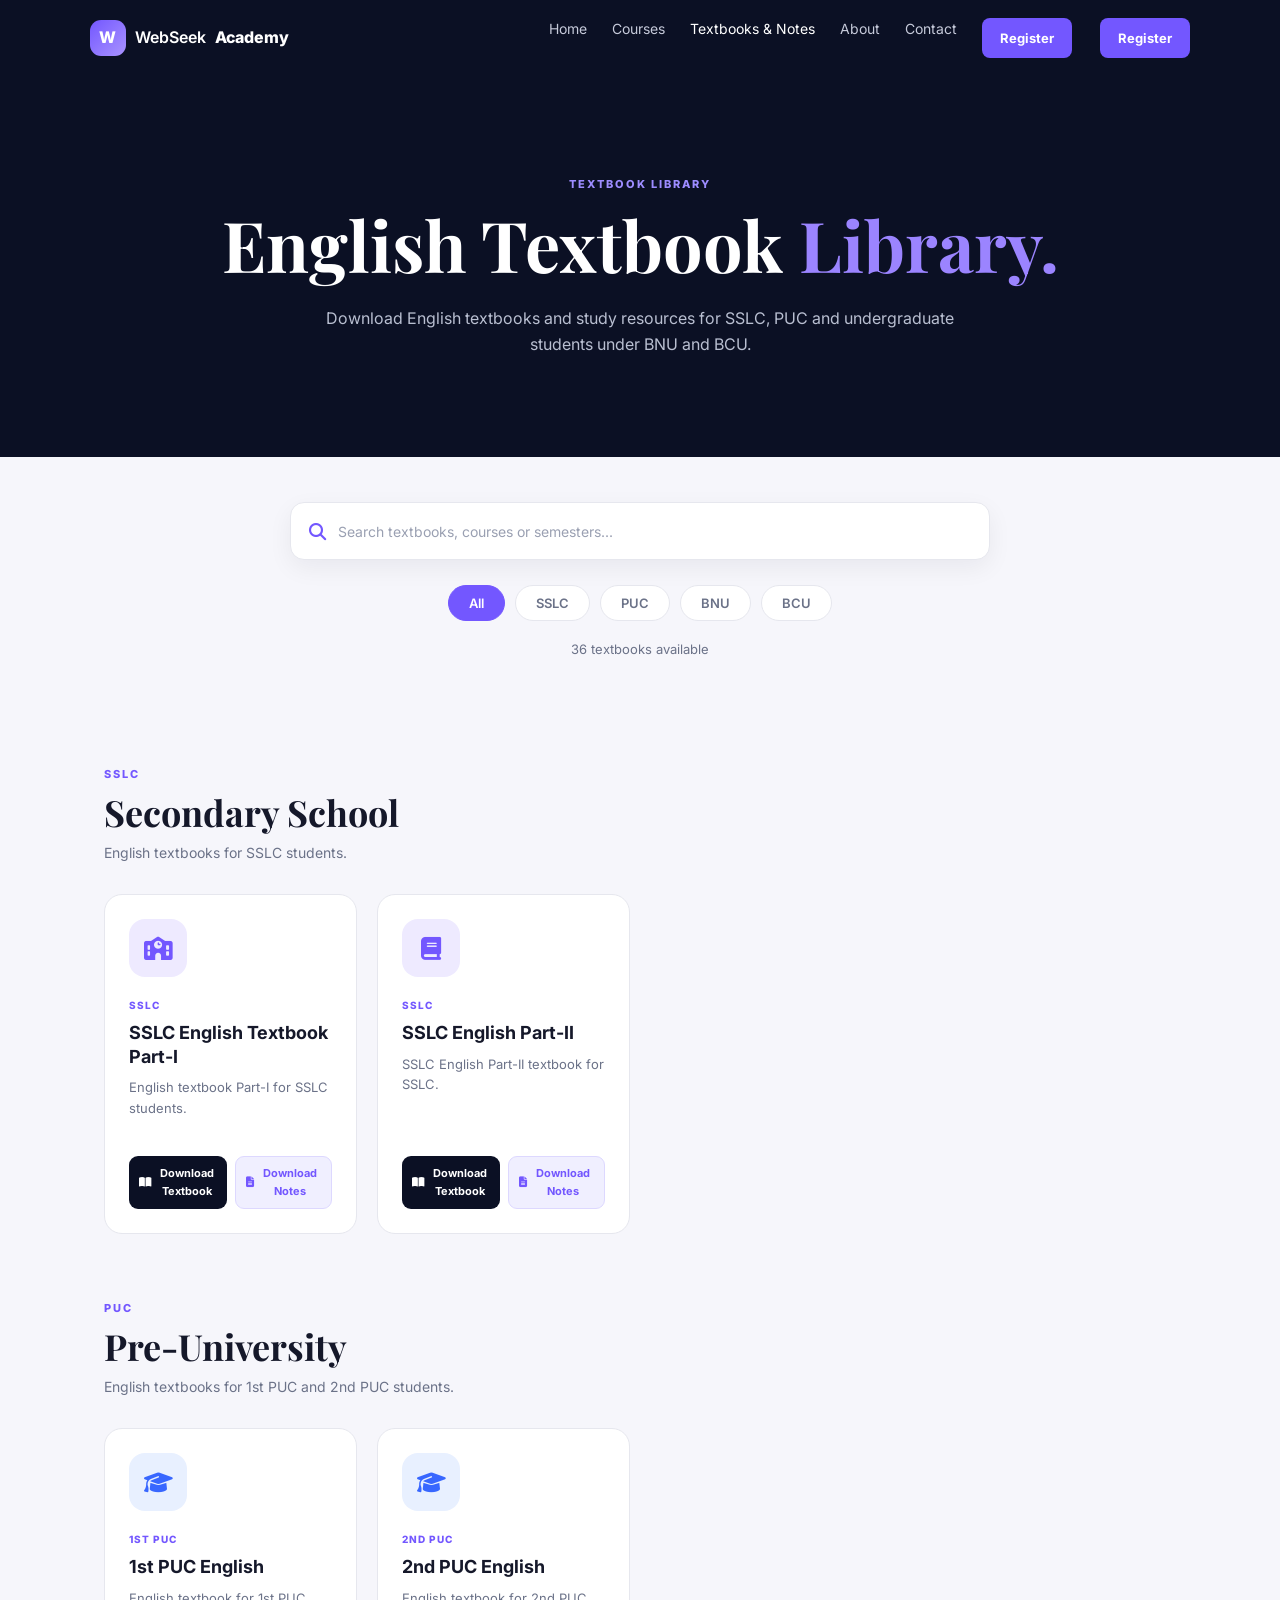
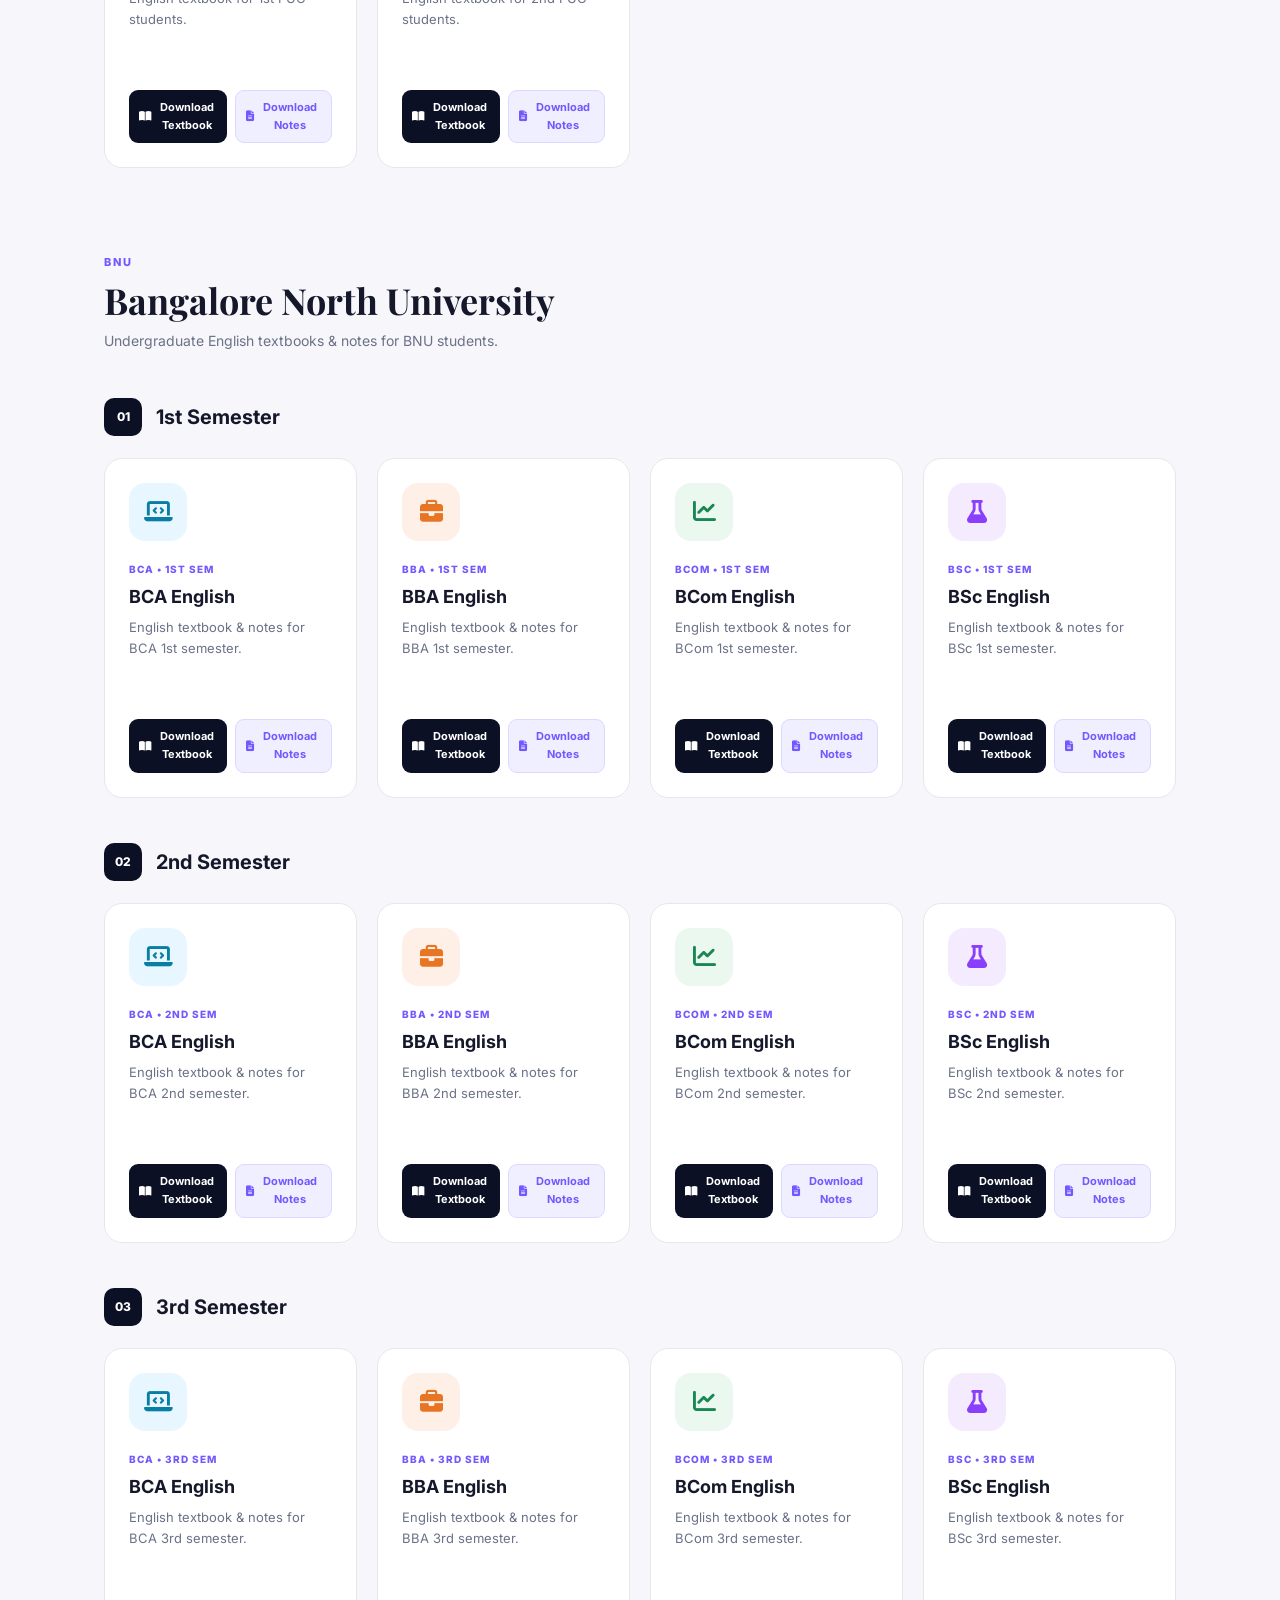
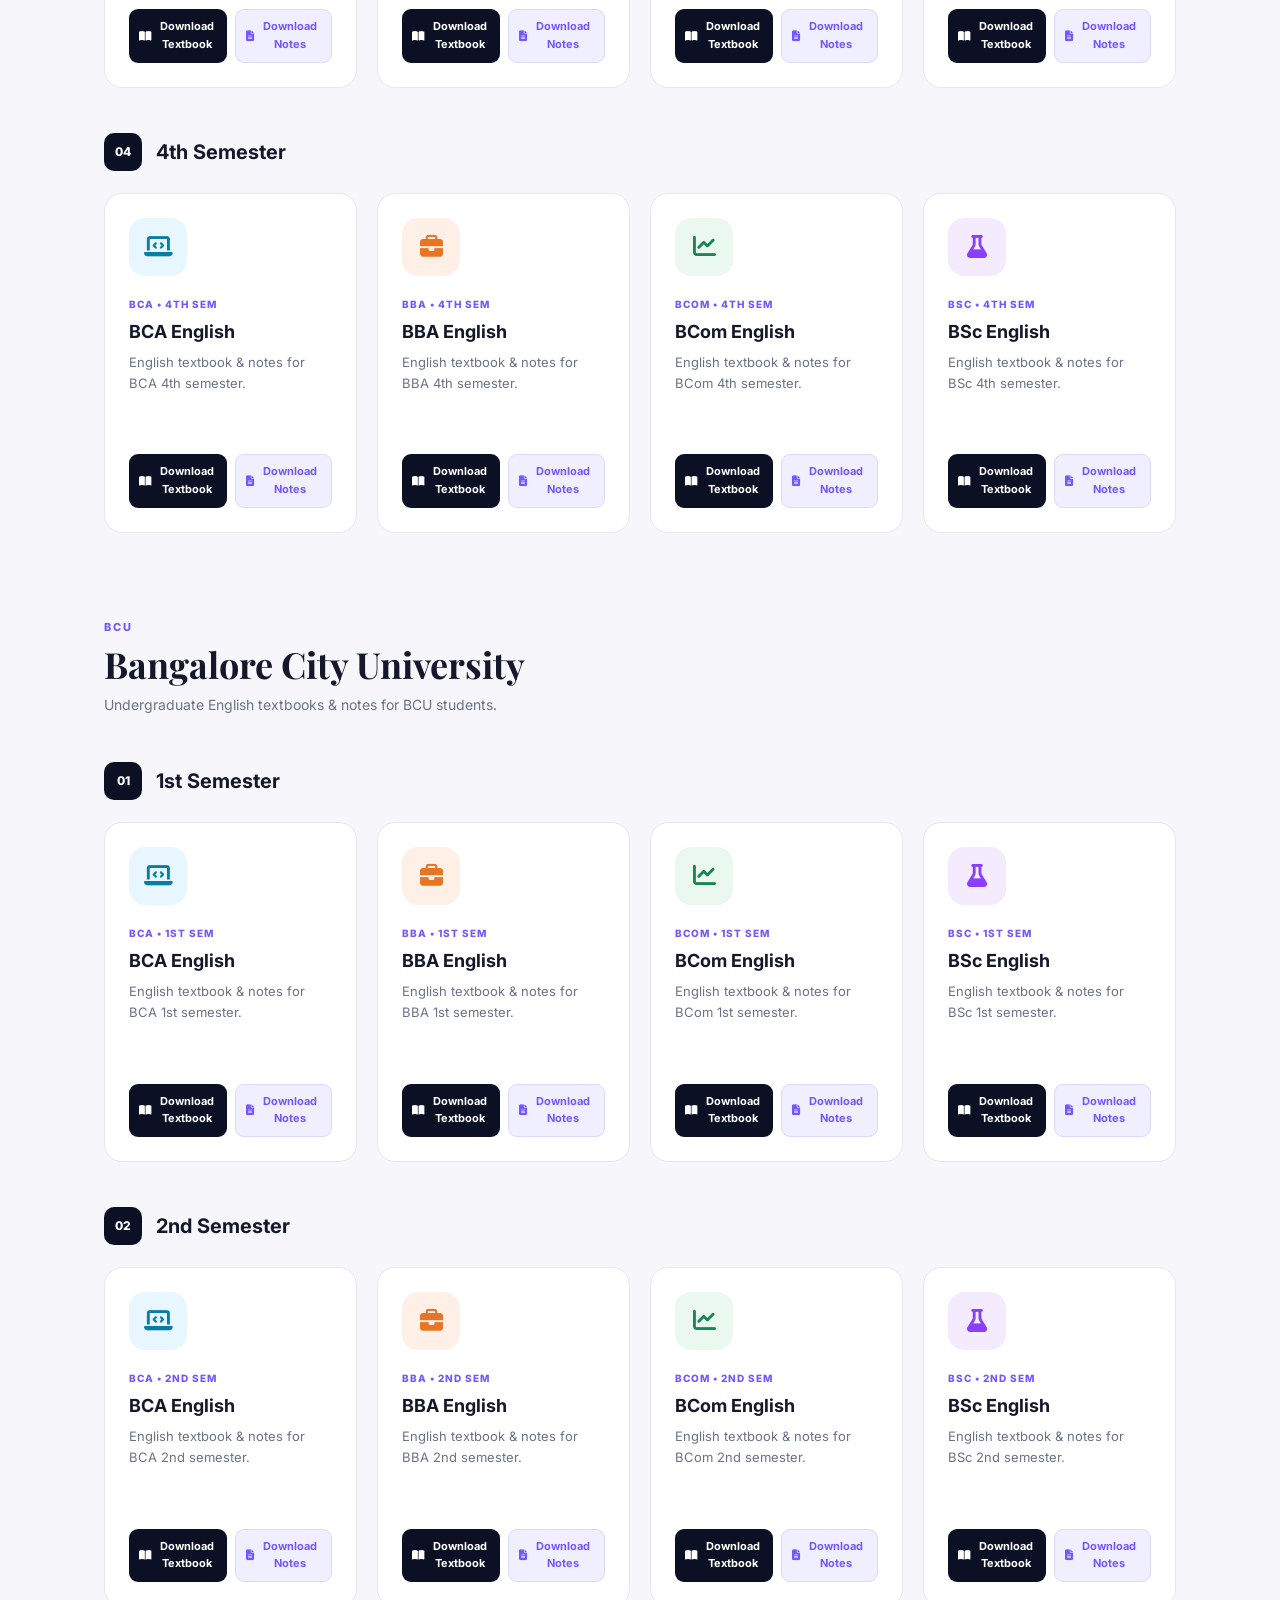
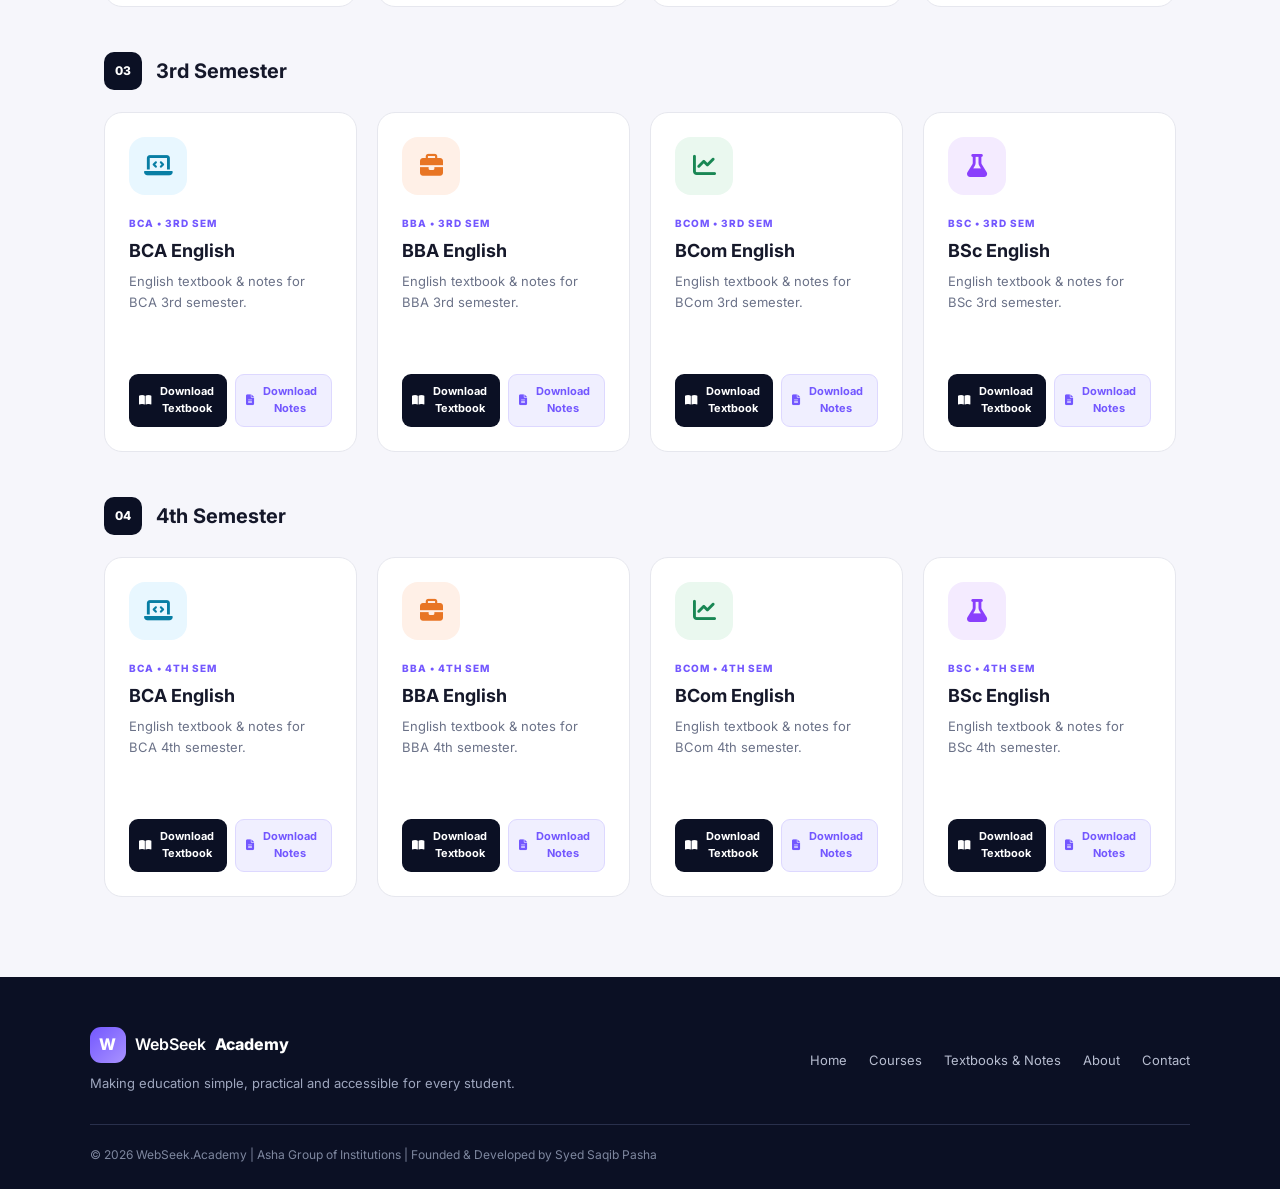
==== commit 5feb17c7: "Edited" ====
--- a/textbook.html
+++ b/textbook.html
@@ -34,13 +34,19 @@
     <nav id="nav">
         <a href="index.html">Home</a>
         <a href="course.html">Courses</a>
-        <a href="textbooks.html" class="active">Textbooks & Notes</a>
+        <a href="textbook.html" class="active">Textbooks & Notes</a>
         
         <a href="about.html">About</a>
         <a href="contact.html">Contact</a>
+
+        <!-- Mobile Register Button -->
+        <a class="btn nav-btn mobile-only" href="https://forms.gle/DsPG3nHi7dz6tWBp7" target="_blank" rel="noopener noreferrer">
+            Register
+        </a>
     </nav>
 
-    <a class="btn nav-btn" href="https://forms.gle/DsPG3nHi7dz6tWBp7">
+    <!-- Desktop Register Button -->
+    <a class="btn nav-btn desktop-only" href="https://forms.gle/DsPG3nHi7dz6tWBp7" target="_blank" rel="noopener noreferrer">
         Register
     </a>
 
@@ -1625,4 +1631,4 @@
 <script src="textbooks.js"></script>
 
 </body>
-</html>+</html>
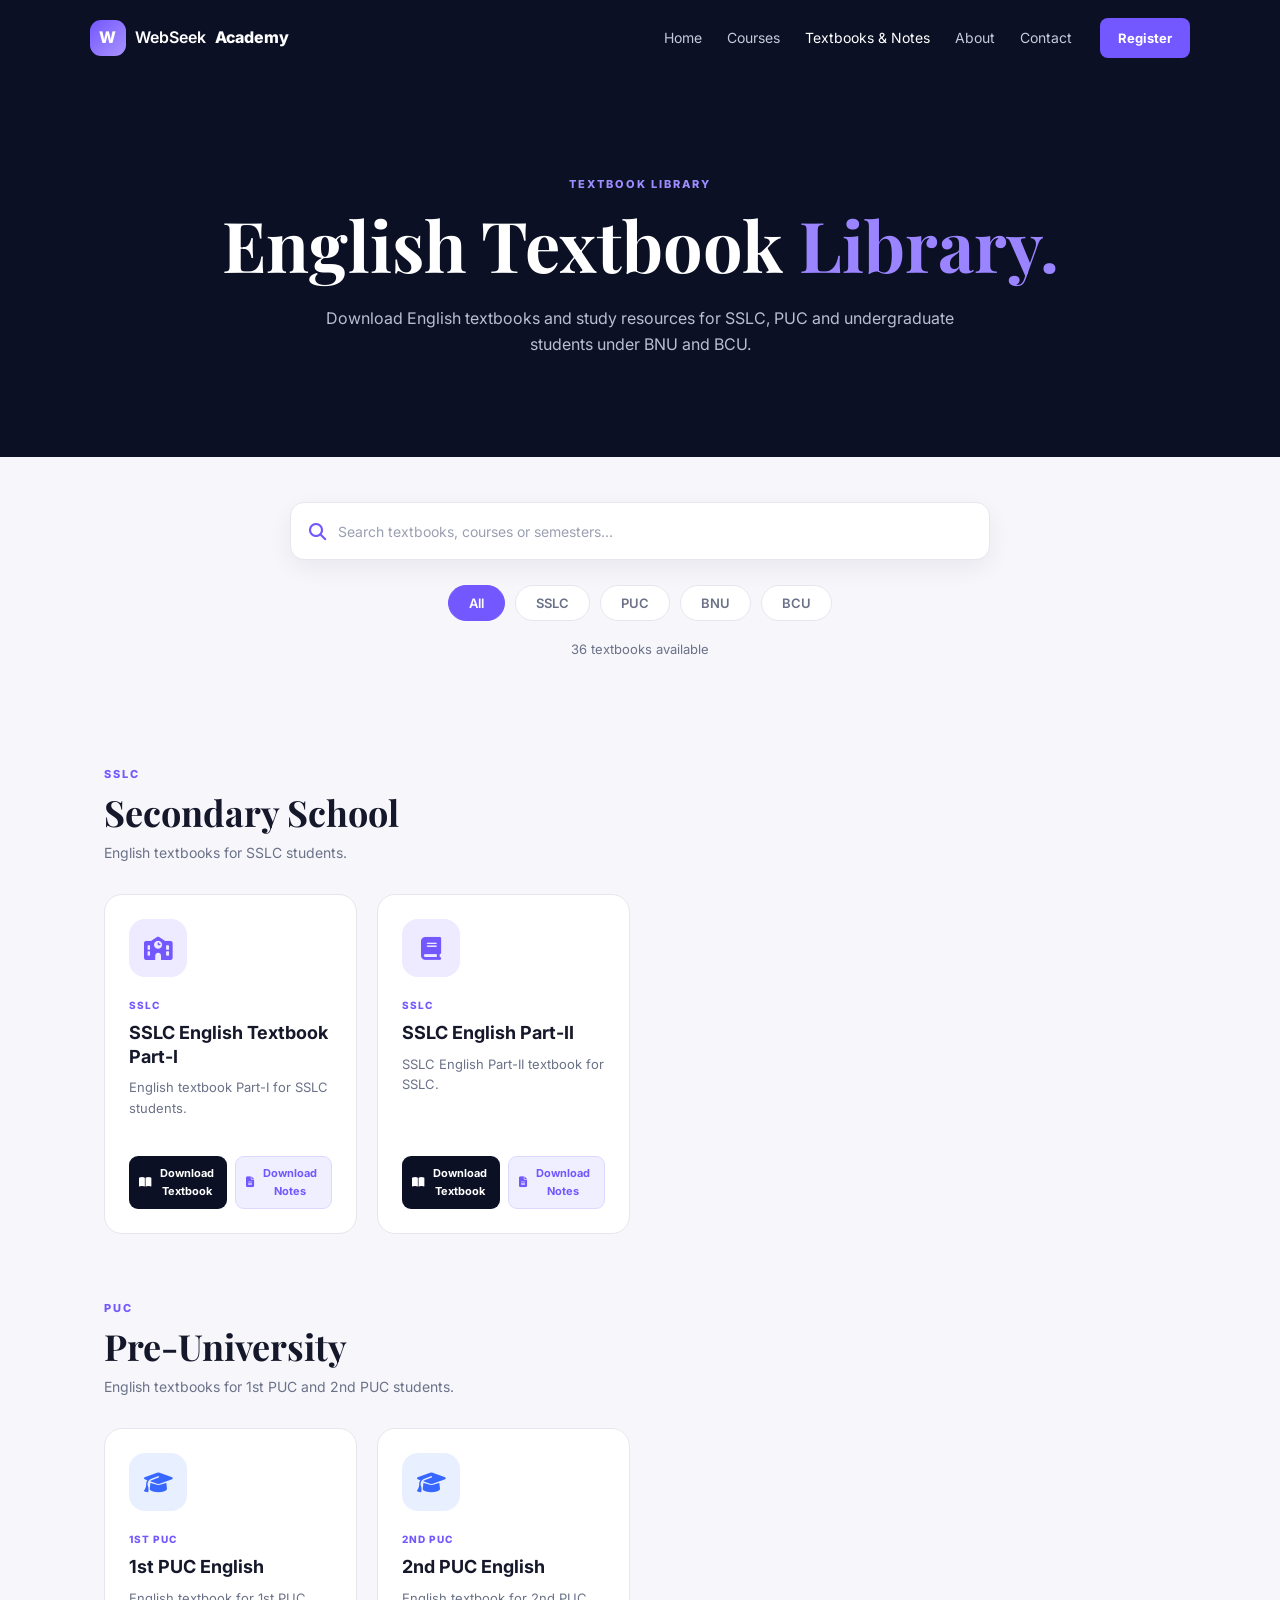
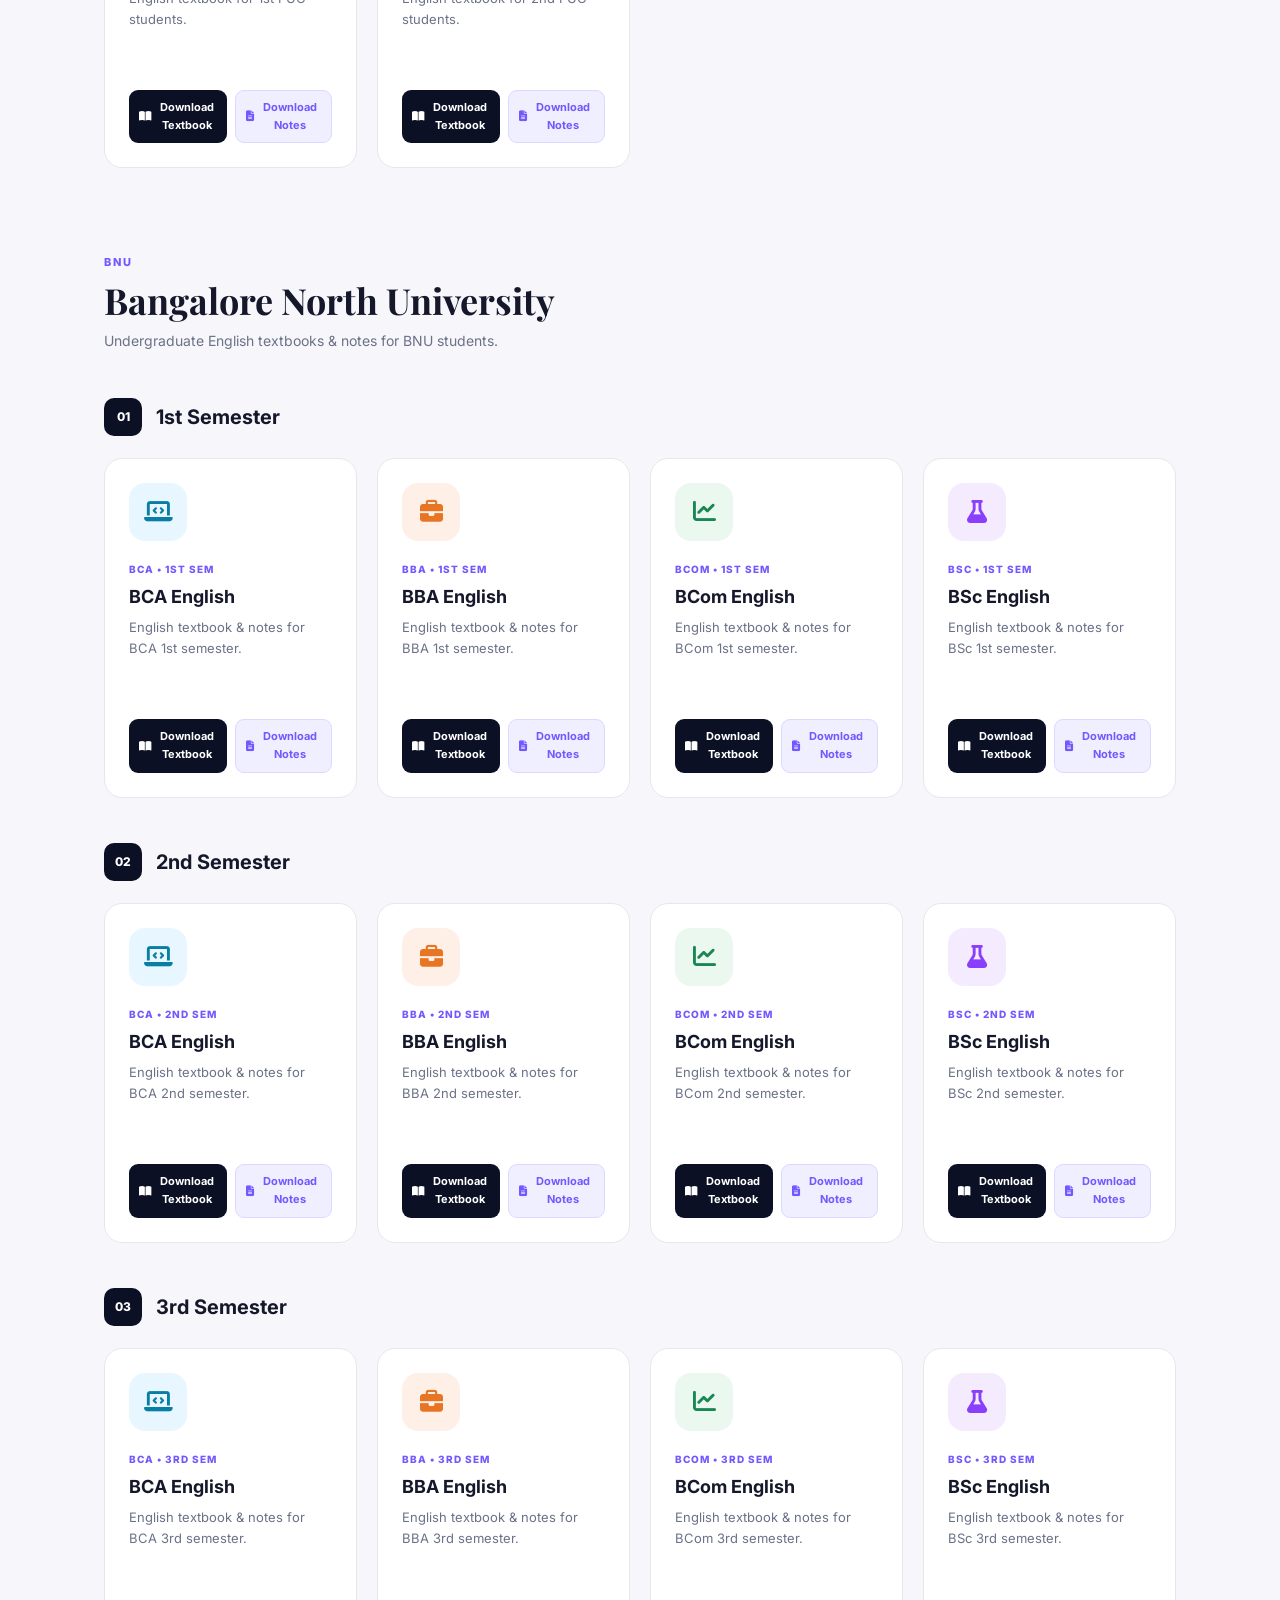
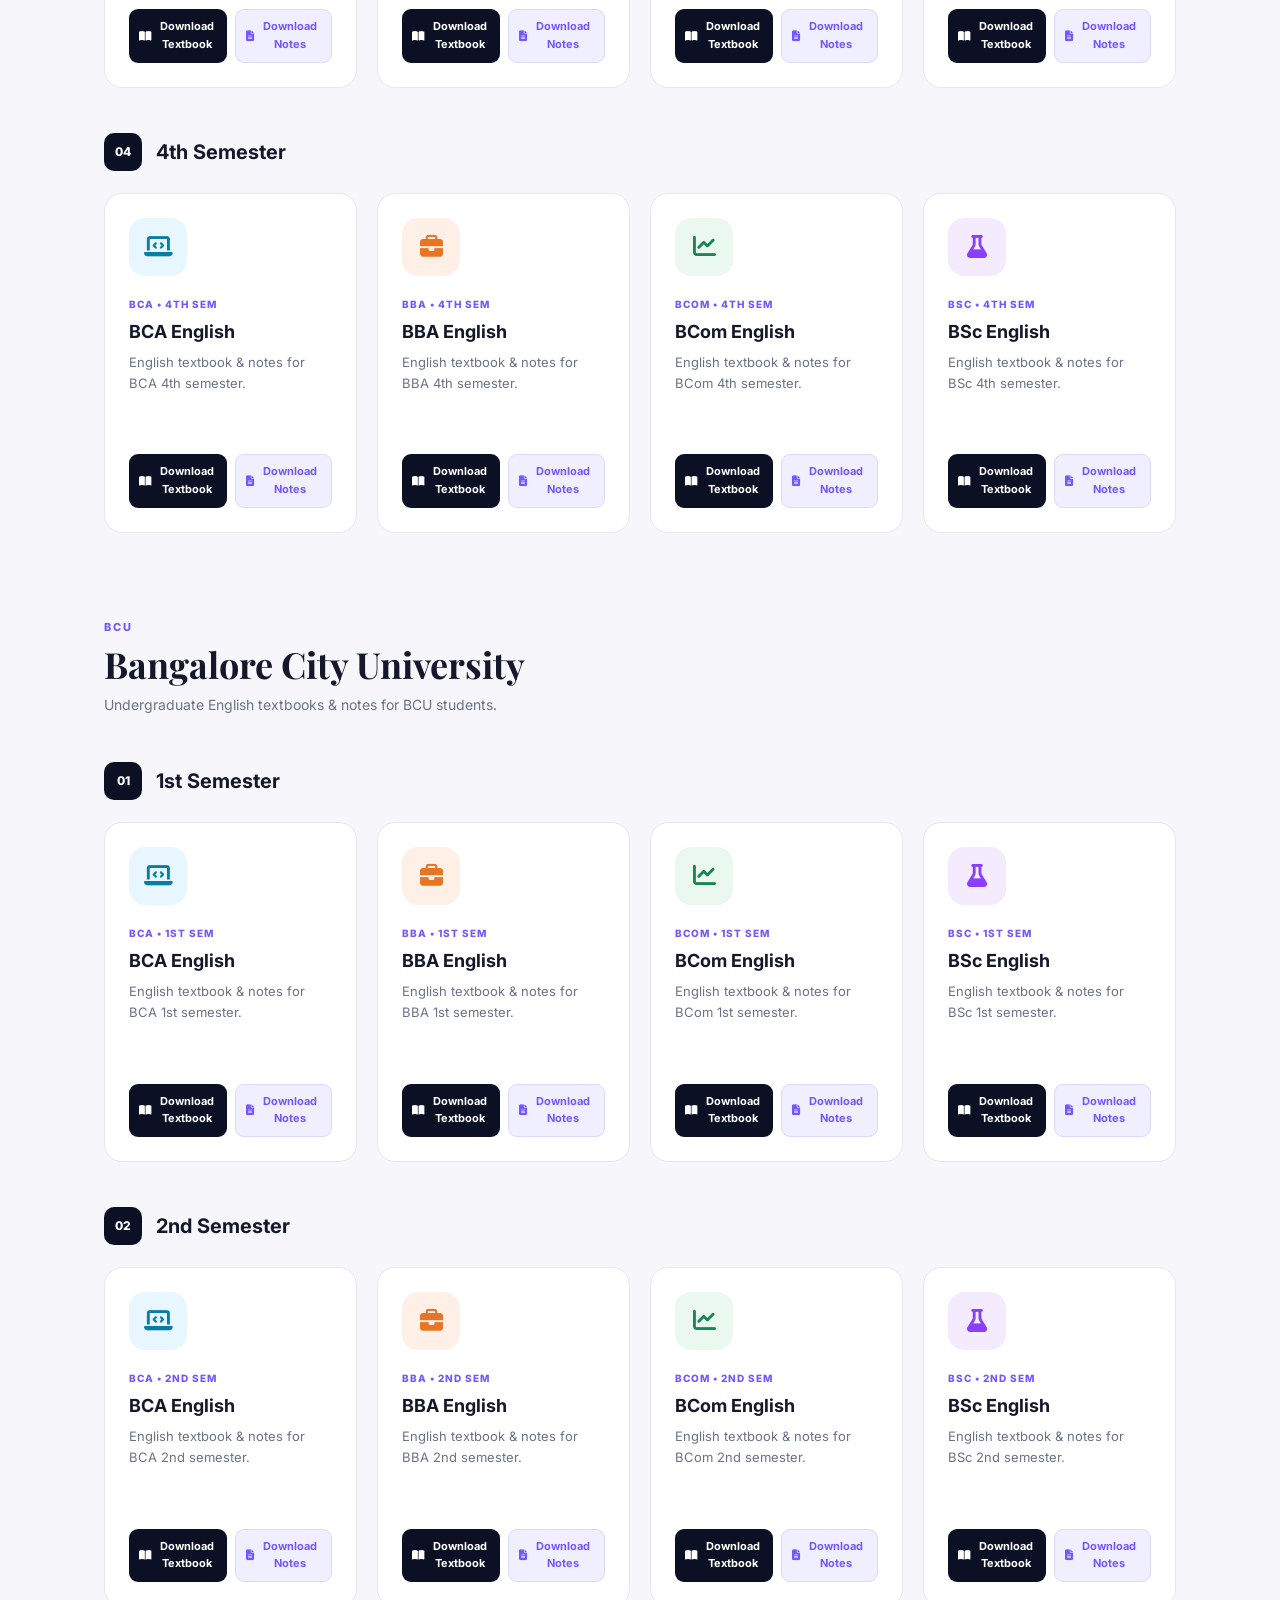
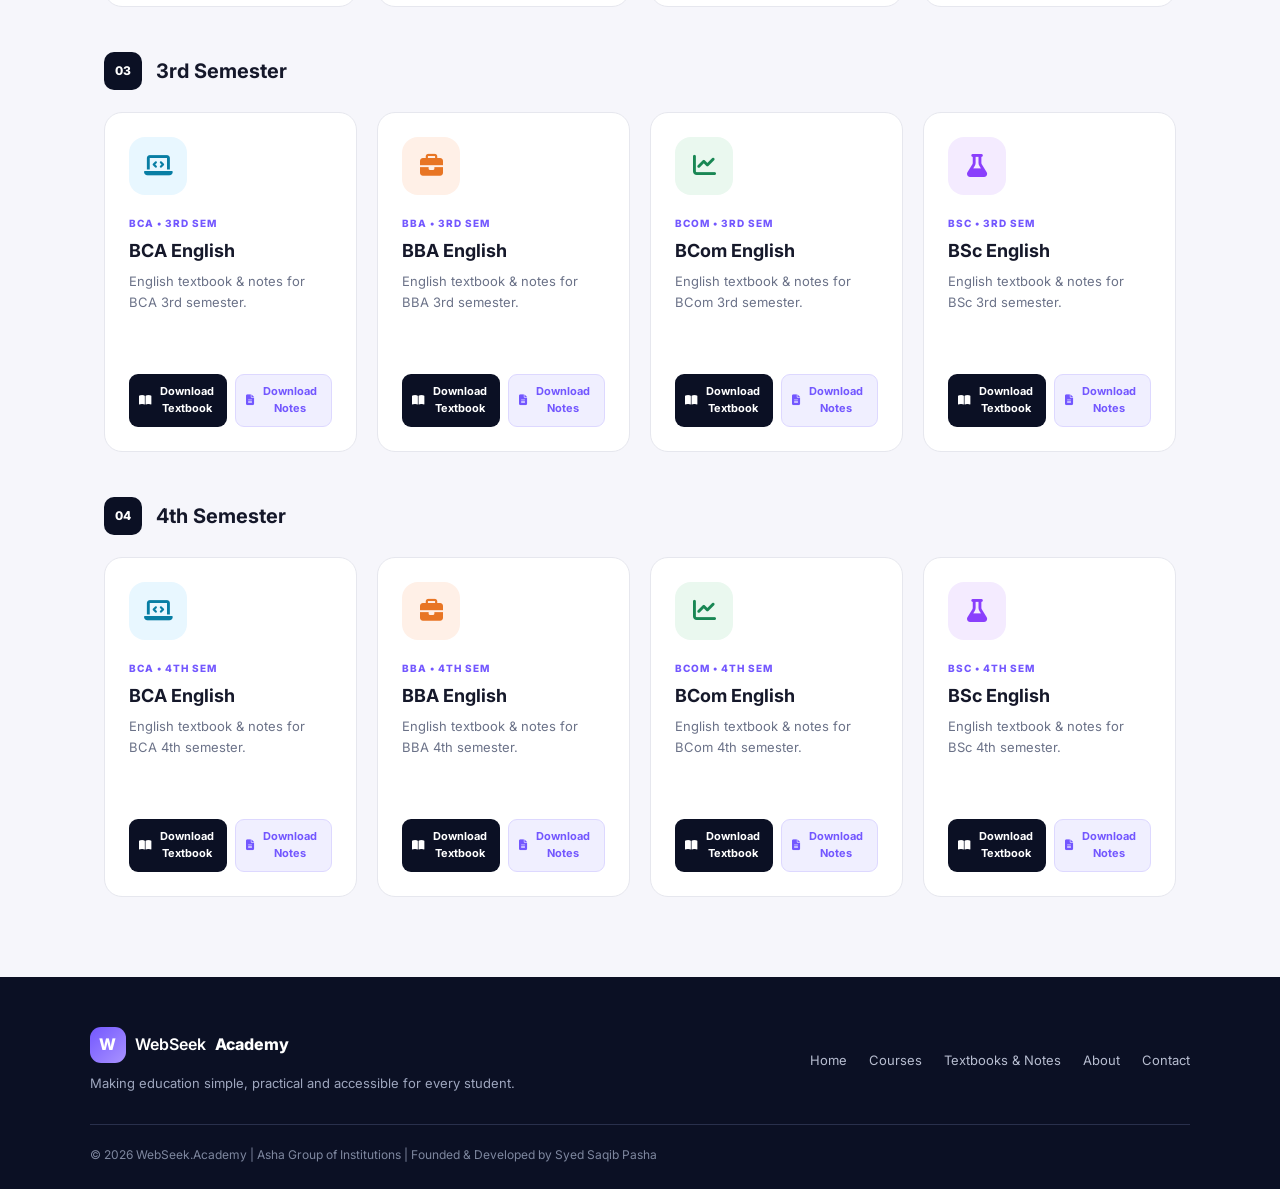
==== commit f4e91230: "Edited" ====
--- a/textbook.html
+++ b/textbook.html
@@ -38,15 +38,9 @@
         
         <a href="about.html">About</a>
         <a href="contact.html">Contact</a>
-
-        <!-- Mobile Register Button -->
-        <a class="btn nav-btn mobile-only" href="https://forms.gle/DsPG3nHi7dz6tWBp7" target="_blank" rel="noopener noreferrer">
-            Register
-        </a>
     </nav>
 
-    <!-- Desktop Register Button -->
-    <a class="btn nav-btn desktop-only" href="https://forms.gle/DsPG3nHi7dz6tWBp7" target="_blank" rel="noopener noreferrer">
+    <a class="btn nav-btn" href="https://forms.gle/DsPG3nHi7dz6tWBp7">
         Register
     </a>
 
